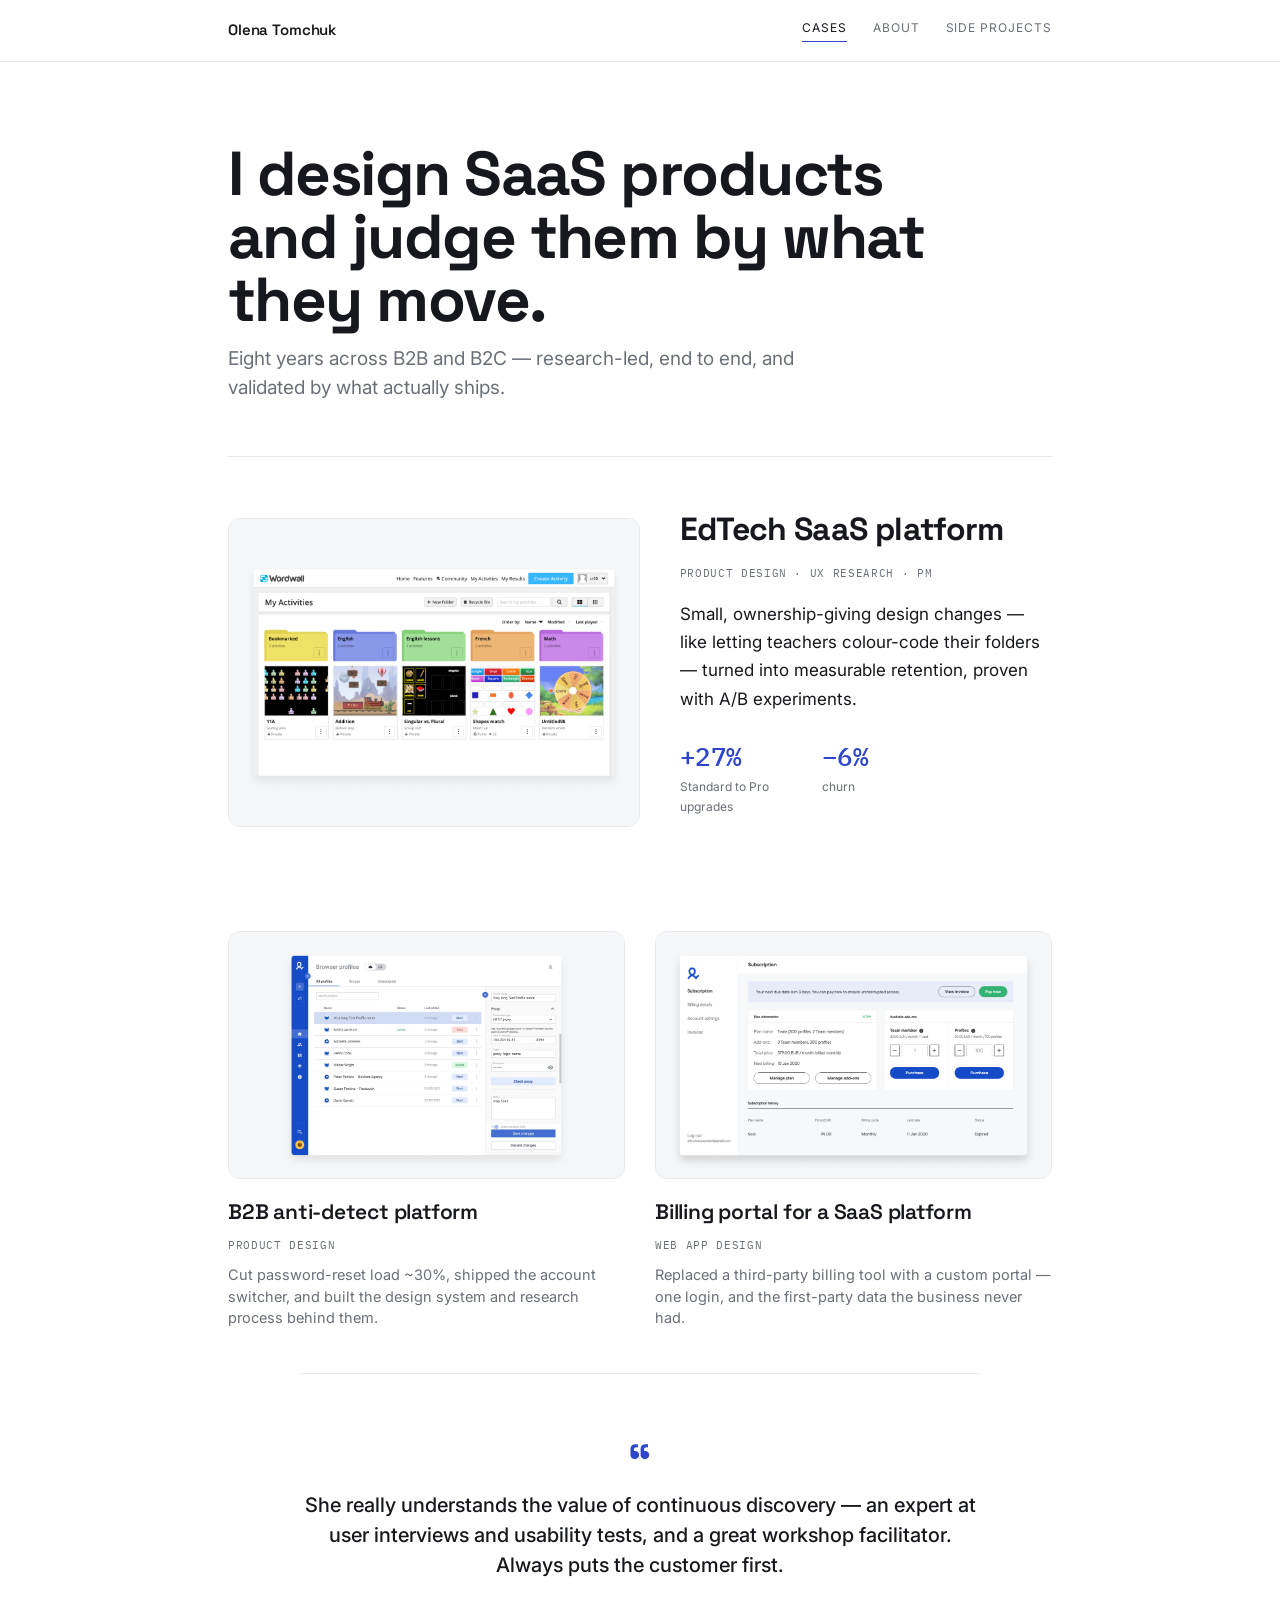
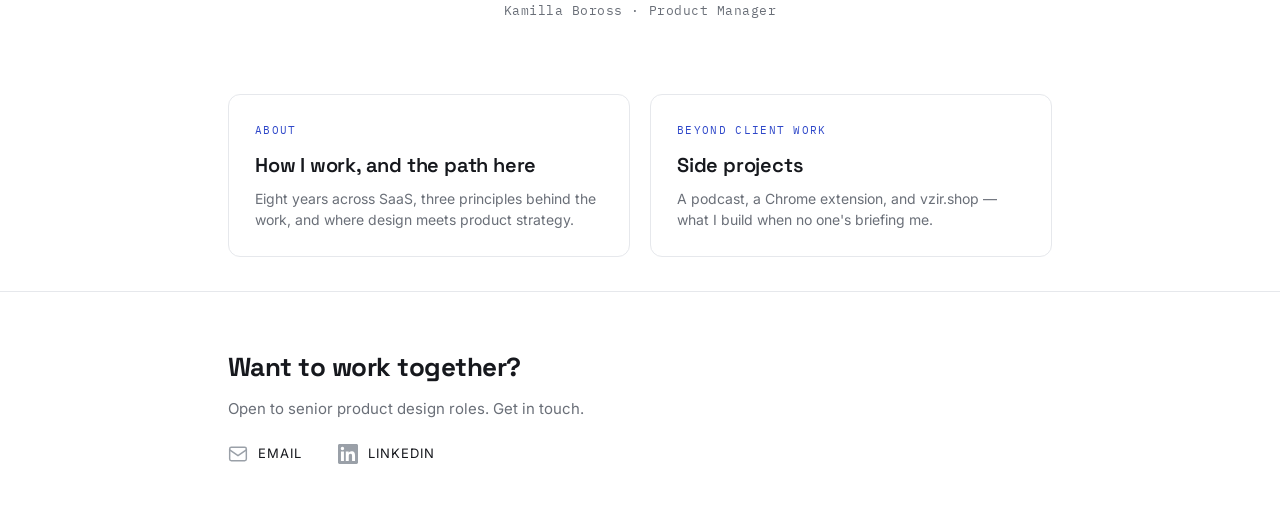
==== index.html @ fddae564 "Add files via upload - added favicon, og image. - fixed mobile view of the About page" ====
<!DOCTYPE html>
<html lang="en">
<head>
<meta charset="UTF-8">
<meta name="viewport" content="width=device-width, initial-scale=1.0">
<title>Olena Tomchuk — Senior Product Designer</title>
<meta name="description" content="Senior Product Designer with 8+ years across B2B and B2C SaaS — research-led, end to end, and judged by what actually ships.">
<link rel="canonical" href="https://olenatomchuk.com/">
<link rel="icon" href="/favicon.svg" type="image/svg+xml">
<meta property="og:type" content="website">
<meta property="og:site_name" content="Olena Tomchuk">
<meta property="og:url" content="https://olenatomchuk.com/">
<meta property="og:title" content="Olena Tomchuk — Senior Product Designer">
<meta property="og:description" content="Senior Product Designer with 8+ years across B2B and B2C SaaS — research-led, end to end, and judged by what actually ships.">
<meta property="og:image" content="https://olenatomchuk.com/images/og-cover.png">
<meta property="og:image:width" content="1200">
<meta property="og:image:height" content="630">
<meta name="twitter:card" content="summary_large_image">
<meta name="twitter:image" content="https://olenatomchuk.com/images/og-cover.png">
<link rel="preconnect" href="https://fonts.googleapis.com">
<link rel="preconnect" href="https://fonts.gstatic.com" crossorigin>
<link href="https://fonts.googleapis.com/css2?family=Space+Grotesk:wght@500;600;700&family=Inter:wght@400;500;600&family=IBM+Plex+Mono:wght@400;500&display=swap" rel="stylesheet">
<link rel="stylesheet" href="styles.css">
</head>
<body class="p-home">

<nav class="nav">
  <div class="nav-in">
    <a class="brand" href="index.html">Olena Tomchuk</a>
    <div class="nav-links">
      <a href="index.html" class="active">Cases</a>
      <a href="about.html">About</a>
      <a href="side-projects.html">Side projects</a>
    </div>
  </div>
</nav>

<main class="wrap">

  <!-- HERO -->
  <section class="hero">
    <h1>I design SaaS products and judge them by what they move.</h1>
    <p class="lede">Eight years across B2B and B2C — research-led, end to end, and validated by what actually ships.</p>
  </section>

  <!-- FEATURED CASE -->
  <a class="featured" href="case-edtech.html" aria-label="Read the EdTech case study">
    <img class="shot" loading="lazy" decoding="async" src="images/edtech-hero.webp" alt="EdTech SaaS platform thumbnail" data-ph="EdTech — featured case thumbnail · 1200×900" onerror="phFail(this)">
    <div>
      <h2>EdTech SaaS platform</h2>
      <div class="tag">Product design · UX research · PM</div>
      <p class="hook">Small, ownership-giving design changes — like letting teachers colour-code their folders — turned into measurable retention, proven with A/B experiments.</p>
      <div class="metrics">
        <div><div class="n">+27%</div><div class="l"> Standard to Pro upgrades</div></div>
        <div><div class="n">−6%</div><div class="l">churn</div></div>
      </div>
    </div>
  </a>

  <!-- SELECTED WORK -->
  <section class="case-grid">
    <a class="case-card" href="case-b2b.html">
      <img class="shot" loading="lazy" decoding="async" src="images/b2b-thumb.webp" alt="B2B anti-detect platform thumbnail" data-ph="B2B anti-detect platform · 16:10" onerror="phFail(this)">
      <h3>B2B anti-detect platform</h3>
      <div class="tag">Product design</div>
      <p class="hook">Cut password-reset load ~30%, shipped the account switcher, and built the design system and research process behind them.</p>
    </a>
    <a class="case-card" href="case-billing.html">
      <img class="shot" loading="lazy" decoding="async" src="images/billing-thumb.webp" alt="Billing portal thumbnail" data-ph="Billing portal · 16:10" onerror="phFail(this)">
      <h3>Billing portal for a SaaS platform</h3>
      <div class="tag">Web app design</div>
      <p class="hook">Replaced a third-party billing tool with a custom portal — one login, and the first-party data the business never had.</p>
    </a>
  </section>

  <!-- TESTIMONIAL -->
  <section class="testimonial">
    <div class="mark">“</div>
    <p>She really understands the value of continuous discovery — an expert at user interviews and usability tests, and a great workshop facilitator. Always puts the customer first.</p>
    <div class="by">Kamilla Boross · Product Manager</div>
  </section>

  <!-- ABOUT + SIDE PROJECTS -->
  <section class="more">
    <a href="about.html">
      <div class="k">About</div>
      <div class="t">How I work, and the path here</div>
      <p>Eight years across SaaS, three principles behind the work, and where design meets product strategy.</p>
    </a>
    <a href="side-projects.html">
      <div class="k">Beyond client work</div>
      <div class="t">Side projects</div>
      <p>A podcast, a Chrome extension, and vzir.shop — what I build when no one's briefing me.</p>
    </a>
  </section>

</main>

<footer id="contact">
  <div class="foot">
    <h3>Want to work together?</h3>
    <p class="sub">Open to senior product design roles. Get in touch.</p>
    <div class="foot-meta">
      <a class="foot-link" href="mailto:olenka.tomchuk@gmail.com">
        <span class="foot-icon" aria-hidden="true"><svg width="20" height="20" viewBox="0 0 24 24" fill="none" stroke="currentColor" stroke-width="1.75" stroke-linecap="round" stroke-linejoin="round"><rect x="2" y="4" width="20" height="16" rx="2"/><path d="m2 7 10 7 10-7"/></svg></span>
        Email
      </a>
      <a class="foot-link" href="https://www.linkedin.com/in/olenatomchuk/">
        <span class="foot-icon" aria-hidden="true"><svg width="20" height="20" viewBox="0 0 24 24" fill="currentColor"><path d="M20.447 20.452h-3.554v-5.569c0-1.328-.027-3.037-1.852-3.037-1.853 0-2.136 1.445-2.136 2.939v5.667H9.351V9h3.414v1.561h.046c.477-.9 1.637-1.85 3.37-1.85 3.601 0 4.267 2.37 4.267 5.455v6.286zM5.337 7.433a2.062 2.062 0 0 1-2.063-2.065 2.064 2.064 0 1 1 2.063 2.065zm1.782 13.019H3.555V9h3.564v11.452zM22.225 0H1.771C.792 0 0 .774 0 1.729v20.542C0 23.227.792 24 1.771 24h20.451C23.2 24 24 23.227 24 22.271V1.729C24 .774 23.2 0 22.222 0h.003z"/></svg></span>
        LinkedIn
      </a>
    </div>
  </div>
</footer>

<script>
function phFail(img){var d=document.createElement("div");d.className="ph";if(img.dataset.style)d.setAttribute("style",img.dataset.style);d.textContent=img.dataset.ph||"";img.replaceWith(d);}
</script>
</body>
</html>
---- styles.css ----
/* =========================================================
   Olena Tomchuk — portfolio
   One shared stylesheet for every page.
   Change a token here once and it updates the whole site.
   ========================================================= */

:root{
  --bg:#ffffff;
  --surface:#f5f6f8;
  --surface-2:#eef0f3;
  --ink:#16181d;
  --muted:#6a6f78;
  --faint:#9aa0a8;
  --border:#e6e8ec;
  --accent:#2e47c9;          /* the single accent — swap this one line to retheme */
  --accent-soft:#eef1fd;
  --maxw:880px;
  --display:'Space Grotesk',sans-serif;
  --body:'Inter',sans-serif;
  --mono:'IBM Plex Mono',monospace;
}

*{box-sizing:border-box;margin:0;padding:0}
html{scroll-behavior:smooth;scroll-padding-top:84px}
body{font-family:var(--body);color:var(--ink);background:var(--bg);line-height:1.65;-webkit-font-smoothing:antialiased}
a{color:inherit}

/* ---- nav ---- */
.nav{position:sticky;top:0;z-index:50;background:rgba(255,255,255,.86);backdrop-filter:blur(8px);border-bottom:1px solid var(--border)}
.nav-in{max-width:var(--maxw);margin:0 auto;padding:18px 28px;display:flex;align-items:center;justify-content:space-between}
.brand{font-family:var(--display);font-weight:600;font-size:15px;letter-spacing:-.01em;text-decoration:none;white-space:nowrap}
.nav-links{display:flex;gap:26px;font-size:12px;letter-spacing:.08em;text-transform:uppercase;color:var(--muted)}
.nav-links a{text-decoration:none;padding-bottom:3px;border-bottom:1px solid transparent;transition:color .15s,border-color .15s}
.nav-links a:hover,.nav-links a.active{color:var(--ink);border-color:var(--accent)}

/* ---- layout ---- */
.wrap{max-width:var(--maxw);margin:0 auto;padding:0 28px}
.eyebrow{font-family:var(--mono);font-size:11px;letter-spacing:.18em;text-transform:uppercase;color:var(--accent);display:flex;align-items:center;gap:9px}
.eyebrow::before{content:"";width:18px;height:1px;background:var(--accent)}

/* ---- hero ---- */
.hero{padding-top:72px;padding-bottom:36px}
.hero h1{font-family:var(--display);font-weight:700;font-size:clamp(34px,6vw,54px);line-height:1.04;letter-spacing:-.025em;margin:20px 0 14px}
.hero .lede,.lede{font-size:19px;color:var(--muted);max-width:620px;line-height:1.5}
.p-about .hero{padding-bottom:14px}
.p-about .hero h1{max-width:16ch;font-size:clamp(32px,5.4vw,50px);line-height:1.06}

/* ---- meta row ---- */
.meta{display:flex;flex-wrap:wrap;gap:30px;margin-top:34px;padding-top:26px;border-top:1px solid var(--border)}
.meta div{display:flex;flex-direction:column;gap:4px}
.meta dt{font-family:var(--mono);font-size:10px;letter-spacing:.12em;text-transform:uppercase;color:var(--faint)}
.meta dd{font-size:14px;font-weight:500}

/* ---- stat chips ---- */
.stats{display:grid;grid-template-columns:repeat(3,1fr);gap:14px;margin-top:34px}
.stat{background:var(--surface);border:1px solid var(--border);border-radius:10px;padding:20px 22px}
.stat .n{font-family:var(--mono);font-weight:500;font-size:30px;color:var(--accent);letter-spacing:-.02em}
.stat .l{font-size:12.5px;color:var(--muted);margin-top:4px}

/* ---- images & placeholders ----
   .ph  = grey placeholder. To drop in a real image, replace the
          <div class="ph">…</div> with  <img class="shot" src="images/your-file.png" alt="…">  */
.ph{background:var(--surface);border:1px solid var(--border);border-radius:12px;width:100%;display:flex;align-items:center;justify-content:center;color:var(--faint);font-family:var(--mono);font-size:12px;letter-spacing:.04em;text-align:center;padding:16px}
.shot{width:100%;display:block;object-fit:cover;border:1px solid var(--border);border-radius:12px}
.hero-fig{margin:46px 0}
.hero-fig .ph{aspect-ratio:16/8}

/* ---- generic prose block ---- */
.block{padding:40px 0;border-top:1px solid var(--border)}
.block h2{font-family:var(--display);font-weight:600;font-size:13px;letter-spacing:.04em;color:var(--muted);text-transform:uppercase;margin-bottom:18px}
.block p{font-size:17px;max-width:62ch}
.block p + p{margin-top:14px}

/* ---- problem + pull-stat (edtech) ---- */
.problem-grid{display:grid;grid-template-columns:1fr 230px;gap:38px;align-items:start}
.problem-grid p{font-size:17px;max-width:54ch}
.pull{background:var(--accent-soft);border-radius:10px;padding:20px}
.pull .q{font-family:var(--display);font-weight:600;font-size:21px;line-height:1.25;color:var(--accent);letter-spacing:-.01em}
.pull .c{font-size:12px;color:var(--muted);margin-top:10px}

/* ---- experiment / feature block ---- */
.exp{padding:42px 0;border-top:1px solid var(--border)}
.p-edtech #exp1{border-top:none;padding-top:8px}
.exp .eyebrow{margin-bottom:14px}
.exp h3{font-family:var(--display);font-weight:600;font-size:25px;letter-spacing:-.02em;margin-bottom:18px}
.exp p{font-size:16px;max-width:62ch}
.exp p + p{margin-top:14px}
.exp-head{display:flex;align-items:center;gap:14px;flex-wrap:wrap;margin-bottom:6px}
.badge{font-family:var(--mono);font-size:10.5px;letter-spacing:.1em;text-transform:uppercase;padding:5px 11px;border-radius:100px;font-weight:500}
.b-ship{background:var(--accent);color:#fff}
.b-iter{background:transparent;color:var(--accent);border:1px solid var(--accent)}
.b-rej{background:transparent;color:var(--muted);border:1px solid var(--border)}
.b-kept{background:var(--surface-2);color:var(--muted)}
.steps{display:grid;gap:16px;margin-bottom:24px}
.step{display:grid;grid-template-columns:108px 1fr;gap:18px;align-items:baseline}
.step .k{font-family:var(--mono);font-size:11px;letter-spacing:.08em;text-transform:uppercase;color:var(--faint);padding-top:2px}
.step .v{font-size:16px;max-width:60ch}

/* ---- before / after toggle (edtech) ---- */
.toggle{display:inline-flex;background:var(--surface);border:1px solid var(--border);border-radius:8px;padding:3px;margin-bottom:14px}
.toggle button{font-family:var(--mono);font-size:11px;letter-spacing:.06em;text-transform:uppercase;border:0;background:transparent;color:var(--muted);padding:7px 16px;border-radius:6px;cursor:pointer;transition:all .15s}
.toggle button[aria-selected="true"]{background:var(--accent);color:#fff}
.panel{display:none}
.panel.on{display:block}
.panel .ph{aspect-ratio:16/7}
.twin{display:grid;grid-template-columns:1fr 1fr;gap:14px;margin-top:22px}
.twin.triple{grid-template-columns:repeat(3,1fr)}
.twin .ph,.twin .shot{aspect-ratio:4/3;margin-top:0}

/* ---- result bar ---- */
.result{display:flex;align-items:center;gap:16px;flex-wrap:wrap;margin-top:22px;padding:16px 20px;background:var(--surface);border:1px solid var(--border);border-left:3px solid var(--accent);border-radius:8px}
.result.neutral{border-left-color:var(--faint)}
.result .tag{font-family:var(--mono);font-size:11px;letter-spacing:.1em;color:var(--faint)}
.result .val{font-family:var(--mono);font-size:14px;font-weight:500}
.result .val b{color:var(--accent)}

/* ---- outcome band ---- */
.band{background:var(--surface);border-radius:14px;padding:46px 40px;margin:48px 0}
.band h2{font-family:var(--display);font-weight:700;font-size:24px;letter-spacing:-.02em;margin-bottom:28px}
.band-grid{display:grid;grid-template-columns:repeat(3,1fr);gap:30px}
.band-grid .n{font-family:var(--mono);font-weight:500;font-size:34px;color:var(--accent);letter-spacing:-.02em}
.band-grid .l{font-size:14px;color:var(--muted);margin-top:6px;max-width:24ch}

/* ---- summary grid (billing) ---- */
.sum-grid{display:grid;grid-template-columns:1fr 1fr;gap:34px}
.sum-grid h4{font-family:var(--mono);font-size:11px;letter-spacing:.12em;text-transform:uppercase;color:var(--accent);margin-bottom:14px}
.sum-grid ul{list-style:none}
.sum-grid li{font-size:15px;padding-left:18px;position:relative;margin-bottom:10px;line-height:1.5}
.sum-grid li::before{content:"";position:absolute;left:0;top:10px;width:6px;height:6px;border-radius:50%;background:var(--accent)}

/* ---- problem/hypothesis framing pair (billing) ---- */
.frame{display:grid;grid-template-columns:1fr 1fr;gap:14px;margin-top:34px}
.frame .card{border:1px solid var(--border);border-radius:10px;padding:22px}
.frame .card.hyp{background:var(--accent-soft);border-color:#d6ddf9}
.frame .lbl{font-family:var(--mono);font-size:10px;letter-spacing:.14em;text-transform:uppercase;color:var(--faint);margin-bottom:10px}
.frame .card.hyp .lbl{color:var(--accent)}
.frame p{font-size:15px;line-height:1.5}

/* ---- numbered process phases (billing) ---- */
.phase{padding:40px 0;border-top:1px solid var(--border)}
.phase .num{font-family:var(--mono);font-size:11px;letter-spacing:.18em;text-transform:uppercase;color:var(--accent);display:flex;align-items:center;gap:9px;margin-bottom:14px}
.phase .num::before{content:"";width:18px;height:1px;background:var(--accent)}
.phase h3{font-family:var(--display);font-weight:600;font-size:25px;letter-spacing:-.02em;margin-bottom:16px}
.phase p{font-size:16px;max-width:62ch}
.phase p + p{margin-top:14px}
.phase .ph,.phase .shot{margin-top:22px}

/* ---- about: intro / portrait / bio ---- */
.intro{display:grid;grid-template-columns:300px 1fr;gap:48px;align-items:start;padding:48px 0;border-top:1px solid var(--border);margin-top:40px}
.portrait{position:sticky;top:104px}
.portrait .ph{aspect-ratio:4/5;color:var(--faint);font-family:var(--mono);font-size:11px;text-align:center;padding:16px}
.portrait img{width:100%;aspect-ratio:4/5;object-fit:cover;border-radius:12px;border:1px solid var(--border);display:block}
.portrait .name{font-family:var(--display);font-weight:600;font-size:17px;margin-top:16px}
.portrait .role{font-size:13px;color:var(--muted);margin-top:3px}
.bio p{font-size:17.5px;line-height:1.6;max-width:60ch}
.bio p + p{margin-top:18px}
.bio .pin{color:var(--ink);font-weight:600}

/* ---- about: how I work ---- */
.principles{padding:44px 0;border-top:1px solid var(--border)}
.principles h2{font-family:var(--display);font-weight:600;font-size:13px;letter-spacing:.04em;color:var(--muted);text-transform:uppercase;margin-bottom:26px}
.p-grid{display:grid;grid-template-columns:repeat(3,1fr);gap:26px}
.p-grid .lbl{font-family:var(--mono);font-size:11px;letter-spacing:.1em;text-transform:uppercase;color:var(--accent);margin-bottom:10px}
.p-grid .t{font-family:var(--display);font-weight:600;font-size:18px;margin-bottom:8px;letter-spacing:-.01em}
.p-grid p{font-size:14.5px;color:var(--muted);line-height:1.55}

/* ---- about: experience table ---- */
.xp{padding:44px 0;border-top:1px solid var(--border)}
.xp h2{font-family:var(--display);font-weight:600;font-size:13px;letter-spacing:.04em;color:var(--muted);text-transform:uppercase;margin-bottom:10px}
.row{display:grid;grid-template-columns:128px 1fr 200px;gap:20px;align-items:baseline;padding:18px 0;border-bottom:1px solid var(--border)}
.row .yr{font-family:var(--mono);font-size:13px;color:var(--muted)}
.row .ttl{font-size:16px;font-weight:600}
.row .co{font-size:14px;color:var(--muted);text-align:right}
.row .co a{color:inherit;text-decoration:none;border-bottom:1px solid transparent;transition:color .15s,border-color .15s}
.row .co a:hover{color:var(--ink);border-color:var(--border)}

/* ---- reflection ---- */
.reflect{padding:40px 0;border-top:1px solid var(--border)}
.reflect h2{font-family:var(--display);font-weight:600;font-size:13px;letter-spacing:.04em;color:var(--muted);text-transform:uppercase;margin-bottom:16px}
.reflect p{font-size:17px;max-width:62ch}
.reflect p + p{margin-top:14px}

/* ---- footer ---- */
.next-nav{padding-top:40px;padding-bottom:40px;border-top:1px solid var(--border)}
footer{border-top:1px solid var(--border);margin-top:30px}
.foot{max-width:var(--maxw);margin:0 auto;padding:54px 28px}
.foot h3{font-family:var(--display);font-weight:700;font-size:26px;letter-spacing:-.02em;margin-bottom:8px}
.foot .sub{color:var(--muted);font-size:15px}
.next .lbl{font-family:var(--mono);font-size:11px;letter-spacing:.1em;text-transform:uppercase;color:var(--faint);display:block;margin-bottom:12px}
.next a.proj{font-family:var(--display);font-weight:600;font-size:30px;letter-spacing:-.02em;text-decoration:none;display:inline-block;transition:color .15s}
.next a.proj:hover{color:var(--accent)}
.foot-meta{display:flex;flex-wrap:wrap;gap:20px 36px;align-items:center;margin-top:22px}
.foot-link{display:inline-flex;align-items:center;gap:10px;font-size:13px;letter-spacing:.08em;text-transform:uppercase;color:var(--ink);text-decoration:none;transition:color .15s}
.foot-link:hover,.foot-link:hover .foot-icon{color:var(--accent)}
.foot-icon{display:flex;flex-shrink:0;color:var(--faint)}
.foot-icon svg{display:block}

:focus-visible{outline:2px solid var(--accent);outline-offset:3px;border-radius:3px}

/* ---- responsive ---- */
@media (max-width:680px){
  .stats,.band-grid,.frame,.sum-grid,.twin,.p-grid{grid-template-columns:1fr}
  .problem-grid{grid-template-columns:1fr;gap:24px}
  .step{grid-template-columns:1fr;gap:4px}
  .intro{grid-template-columns:1fr;gap:30px}
  .portrait{position:static;display:flex;gap:18px;align-items:center}
  .portrait .ph,.portrait img{width:120px;aspect-ratio:4/5}
  .row{grid-template-columns:1fr;gap:4px}
  .row .co{text-align:left}
  .nav-links{gap:18px}
}
@media (max-width:560px){
  .nav-in{flex-direction:column;align-items:flex-start;gap:12px;padding:14px 24px}
  .nav-links{gap:22px}
  .nav-links a{white-space:nowrap}
}
@media (prefers-reduced-motion:reduce){html{scroll-behavior:auto}*{transition:none!important}}

/* =========================================================
   Homepage
   ========================================================= */
.p-home .hero{padding-top:60px;padding-bottom:26px}
.p-home .hero h1{max-width:18ch;font-size:clamp(38px,6.4vw,62px);line-height:1.02}

/* featured case */
.featured{display:grid;grid-template-columns:1.05fr .95fr;gap:40px;align-items:center;padding:46px 0;border-top:1px solid var(--border);margin-top:28px;text-decoration:none;color:inherit}
.featured .ph,.featured .shot{aspect-ratio:4/3;transition:border-color .15s}
.featured:hover .ph,.featured:hover .shot{border-color:var(--accent)}
.featured h2{transition:color .15s}
.featured:hover h2{color:var(--accent)}
.featured h2{font-family:var(--display);font-weight:700;font-size:32px;letter-spacing:-.02em;margin:0 0 8px}
.featured .tag{font-size:11px;color:var(--muted);font-family:var(--mono);letter-spacing:.06em;text-transform:uppercase;margin-bottom:18px}
.featured .hook{font-size:17px;margin-bottom:22px;max-width:46ch}
.metrics{display:flex;gap:30px;margin-bottom:24px}
.metrics .n{font-family:var(--mono);font-weight:500;font-size:26px;color:var(--accent);letter-spacing:-.02em}
.metrics .l{font-size:12px;color:var(--muted);max-width:14ch}
.cta-link{font-family:var(--mono);font-size:12px;letter-spacing:.08em;text-transform:uppercase;color:var(--accent);text-decoration:none;border-bottom:1px solid transparent;transition:border-color .15s}
.cta-link:hover{border-color:var(--accent)}

/* work heading + card grid */
.case-grid{display:grid;grid-template-columns:1fr 1fr;gap:30px;padding:44px 0 8px}
.case-card{text-decoration:none;color:inherit;display:block}
.case-card .ph,.case-card .shot{aspect-ratio:16/10}
.case-card .ph,.case-card .shot{transition:border-color .15s}
.case-card:hover .ph,.case-card:hover .shot{border-color:var(--accent)}
.case-card h3{font-family:var(--display);font-weight:600;font-size:21px;letter-spacing:-.01em;margin:16px 0 6px;transition:color .15s}
.case-card:hover h3{color:var(--accent)}
.case-card .tag{font-family:var(--mono);font-size:11px;letter-spacing:.06em;text-transform:uppercase;color:var(--muted);margin-bottom:10px}
.case-card .hook{font-size:14.5px;color:var(--muted);line-height:1.5}

/* testimonial */
.testimonial{padding:64px 0;border-top:1px solid var(--border);text-align:center;max-width:680px;margin:36px auto 0}
.testimonial .mark{font-family:var(--display);font-weight:700;font-size:46px;color:var(--accent);line-height:1;margin-bottom:6px}
.testimonial p{font-size:20px;line-height:1.5;font-weight:500}
.testimonial .by{font-family:var(--mono);font-size:13px;letter-spacing:.04em;color:var(--muted);margin-top:20px}

/* about + side-projects teaser */
.more{display:grid;grid-template-columns:1fr 1fr;gap:20px;padding:8px 0 4px}
.more a{text-decoration:none;color:inherit;border:1px solid var(--border);border-radius:12px;padding:26px;transition:border-color .15s}
.more a:hover{border-color:var(--accent)}
.more .k{font-family:var(--mono);font-size:11px;letter-spacing:.12em;text-transform:uppercase;color:var(--accent);margin-bottom:10px}
.more .t{font-family:var(--display);font-weight:600;font-size:20px;letter-spacing:-.01em;margin-bottom:6px}
.more p{font-size:14px;color:var(--muted);line-height:1.5}

@media (max-width:680px){
  .featured,.case-grid,.more{grid-template-columns:1fr}
  .featured{gap:24px}
}

/* =========================================================
   Side projects  (single long-scroll page: .p-side)
   ========================================================= */
.p-side .hero{padding-top:60px;padding-bottom:10px}
.p-side .hero h1{max-width:16ch}

/* jump links under the hero */
.jump{display:flex;flex-wrap:wrap;gap:10px;margin-top:22px}
.jump a{font-family:var(--mono);font-size:11px;letter-spacing:.06em;text-transform:uppercase;color:var(--muted);text-decoration:none;border:1px solid var(--border);border-radius:100px;padding:8px 15px;transition:color .15s,border-color .15s}
.jump a:hover{color:var(--accent);border-color:var(--accent)}

/* one project block */
section.proj{padding:56px 0;border-top:1px solid var(--border)}
.proj .eyebrow{margin-bottom:14px}
.proj h2{font-family:var(--display);font-weight:700;font-size:clamp(27px,4.2vw,38px);letter-spacing:-.025em;line-height:1.06;margin-bottom:12px}
.proj .lede{margin-bottom:8px}
.proj .body{margin-top:24px}
.proj .body p{font-size:16.5px;max-width:62ch}
.proj .body p + p{margin-top:14px}
.proj .meta{margin-top:26px}
.proj .meta dd a{color:var(--accent);text-decoration:none;border-bottom:1px solid transparent;transition:border-color .15s}
.proj .meta dd a:hover{border-color:var(--accent)}
.proj .outlinks{display:flex;flex-wrap:wrap;gap:12px 26px;margin-top:26px}

/* generic responsive stat strip (1–4 chips) reusing .stat */
.stat-row{display:grid;grid-template-columns:repeat(auto-fit,minmax(150px,1fr));gap:14px;margin-top:28px}

/* feature list (cycle calendar) */
.feat{display:grid;grid-template-columns:1fr 1fr;gap:14px 30px;margin-top:28px;list-style:none}
.feat li{font-size:15px;line-height:1.5;padding-left:20px;position:relative}
.feat li::before{content:"";position:absolute;left:0;top:9px;width:7px;height:7px;border-radius:2px;background:var(--accent)}
.feat li b{font-weight:600}

/* sub-headings inside a project */
.proj h3{font-family:var(--display);font-weight:600;font-size:13px;letter-spacing:.04em;text-transform:uppercase;color:var(--muted);margin:38px 0 16px}

/* scope: in / out, reusing the frame card pair */
.proj .frame{margin-top:0}

/* single-column feature/risk list */
.feat.one{grid-template-columns:1fr}

/* podcast brand-visual gallery */
.gallery{display:grid;grid-template-columns:repeat(3,1fr);gap:14px;margin-top:28px}
.gallery img,.gallery .ph{width:100%;aspect-ratio:1/1;object-fit:cover;border-radius:12px;border:1px solid var(--border);display:block}

/* note / disclaimer chip */
.note{margin-top:26px;font-family:var(--mono);font-size:12px;color:var(--muted);background:var(--surface);border:1px solid var(--border);border-left:3px solid var(--faint);border-radius:8px;padding:14px 18px}

/* image carousel (vzir) */
.carousel{margin-top:28px}
.carousel-track{display:flex;gap:14px;overflow-x:auto;scroll-snap-type:x mandatory;scroll-behavior:smooth;padding-bottom:10px;-webkit-overflow-scrolling:touch}
.carousel-track::-webkit-scrollbar{height:8px}
.carousel-track::-webkit-scrollbar-track{background:var(--surface);border-radius:100px}
.carousel-track::-webkit-scrollbar-thumb{background:var(--surface-2);border-radius:100px}
.slide{flex:0 0 auto;width:min(76%,400px);scroll-snap-align:center}
.slide img,.slide .ph{width:100%;aspect-ratio:4/5;object-fit:cover;border-radius:12px;border:1px solid var(--border);display:block}

/* landscape carousel (cycle calendar screenshots) */
.carousel.wide .slide{width:min(92%,760px)}
.carousel.wide .slide img,.carousel.wide .slide .ph{aspect-ratio:16/10}

/* mixed-format carousel (podcast brand visuals): uniform height, natural width, nothing cropped */
.carousel.media .carousel-track{align-items:flex-start}
.carousel.media .slide{width:auto;scroll-snap-align:center}
.carousel.media .slide img{height:clamp(280px,44vh,440px);width:auto;aspect-ratio:auto;object-fit:contain}
.carousel.media .slide .ph{height:clamp(280px,44vh,440px);width:280px;aspect-ratio:auto}

/* click any side-project image to open it full-size */
.proj img.shot{cursor:zoom-in}
.lightbox{position:fixed;inset:0;background:rgba(12,14,18,.93);display:none;align-items:center;justify-content:center;padding:24px;z-index:100;cursor:zoom-out}
.lightbox.open{display:flex}
.lightbox img{max-width:96vw;max-height:92vh;border-radius:8px;box-shadow:0 16px 60px rgba(0,0,0,.55)}
.lightbox-close{position:absolute;top:16px;right:20px;width:42px;height:42px;border-radius:50%;border:1px solid rgba(255,255,255,.3);background:rgba(0,0,0,.3);color:#fff;cursor:pointer;display:flex;align-items:center;justify-content:center;transition:background .15s}
.lightbox-close:hover{background:rgba(255,255,255,.15)}
.carousel-foot{display:flex;align-items:center;justify-content:space-between;gap:16px;margin-top:14px}
.carousel-hint{font-family:var(--mono);font-size:11px;letter-spacing:.04em;color:var(--faint)}
.carousel-nav{display:flex;gap:10px}
.carousel-nav button{width:42px;height:42px;border-radius:50%;border:1px solid var(--border);background:var(--bg);color:var(--ink);cursor:pointer;display:flex;align-items:center;justify-content:center;transition:color .15s,border-color .15s}
.carousel-nav button:hover{color:var(--accent);border-color:var(--accent)}
.carousel-nav button:disabled{opacity:.35;cursor:default}
.carousel-nav svg{display:block}

@media (max-width:680px){
  .feat{grid-template-columns:1fr}
  .gallery{grid-template-columns:1fr}
  .slide{width:84%}
}
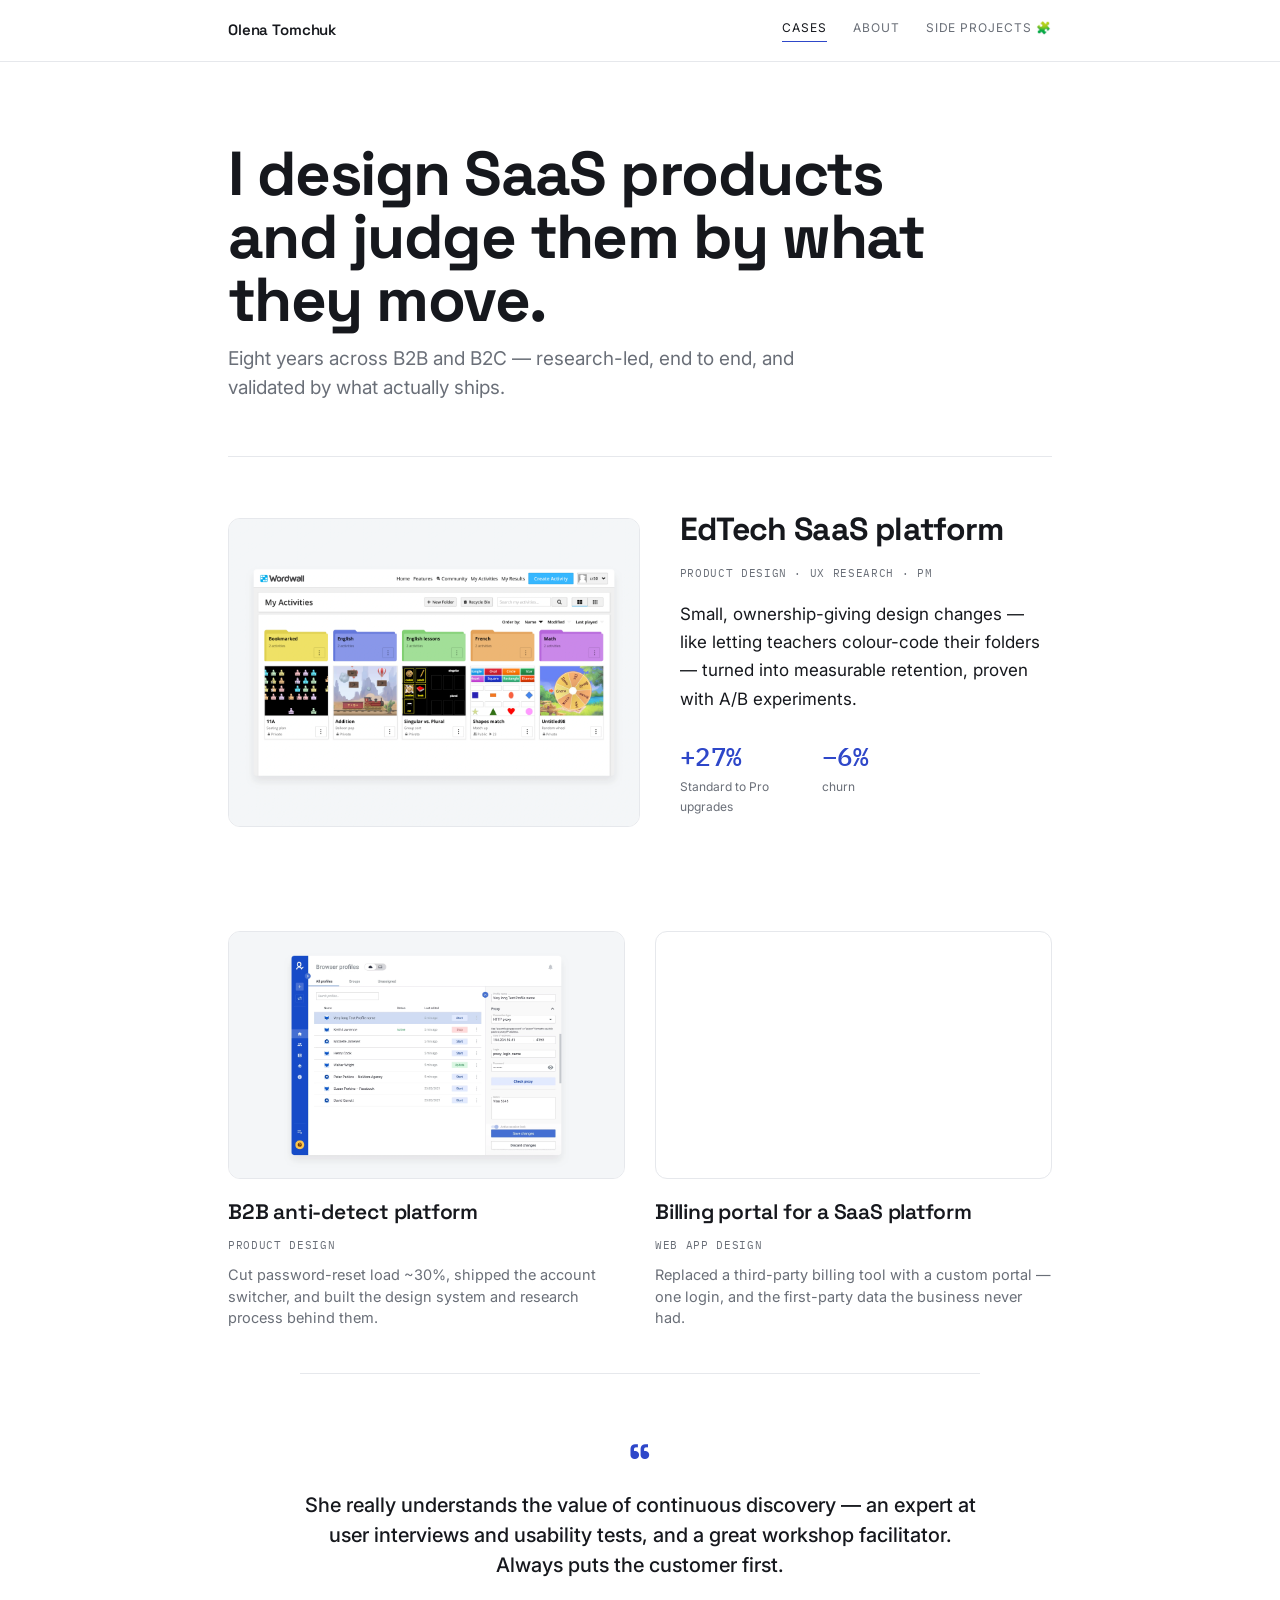
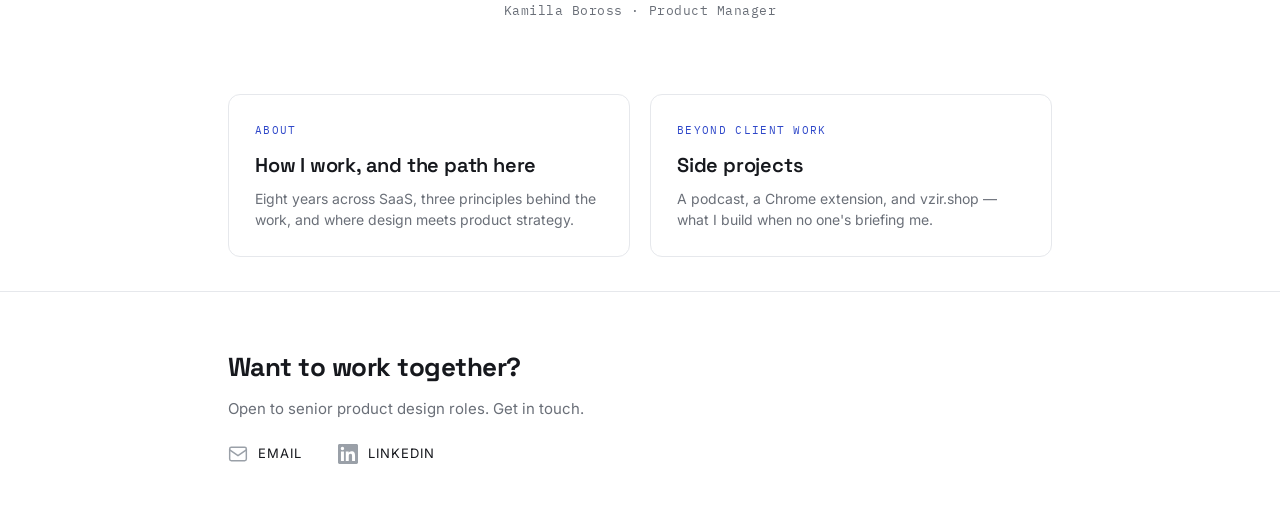
==== commit 24202137: "Add files via upload - Added animation - Puzzle sign to highlight Side projects page" ====
--- a/index.html
+++ b/index.html
@@ -21,6 +21,8 @@
 <link rel="preconnect" href="https://fonts.gstatic.com" crossorigin>
 <link href="https://fonts.googleapis.com/css2?family=Space+Grotesk:wght@500;600;700&family=Inter:wght@400;500;600&family=IBM+Plex+Mono:wght@400;500&display=swap" rel="stylesheet">
 <link rel="stylesheet" href="styles.css">
+<script>if(!matchMedia('(prefers-reduced-motion: reduce)').matches)document.documentElement.classList.add('js-anim');</script>
+<script src="app.js" defer></script>
 </head>
 <body class="p-home">
 
@@ -30,7 +32,7 @@
     <div class="nav-links">
       <a href="index.html" class="active">Cases</a>
       <a href="about.html">About</a>
-      <a href="side-projects.html">Side projects</a>
+      <a href="side-projects.html">Side projects 🧩</a>
     </div>
   </div>
 </nav>
@@ -116,5 +118,7 @@
 <script>
 function phFail(img){var d=document.createElement("div");d.className="ph";if(img.dataset.style)d.setAttribute("style",img.dataset.style);d.textContent=img.dataset.ph||"";img.replaceWith(d);}
 </script>
+
+<!-- Cloudflare Web Analytics --><script defer src='https://static.cloudflareinsights.com/beacon.min.js' data-cf-beacon='{"token": "1c9850e645a947d5b9592e34150a630b"}'></script><!-- End Cloudflare Web Analytics -->
 </body>
 </html>
--- a/styles.css
+++ b/styles.css
@@ -26,7 +26,8 @@
 a{color:inherit}
 
 /* ---- nav ---- */
-.nav{position:sticky;top:0;z-index:50;background:rgba(255,255,255,.86);backdrop-filter:blur(8px);border-bottom:1px solid var(--border)}
+.nav{position:sticky;top:0;z-index:50;background:rgba(255,255,255,.86);backdrop-filter:blur(8px);border-bottom:1px solid var(--border);transition:box-shadow .2s ease}
+.nav.scrolled{box-shadow:0 4px 20px rgba(16,18,29,.06)}
 .nav-in{max-width:var(--maxw);margin:0 auto;padding:18px 28px;display:flex;align-items:center;justify-content:space-between}
 .brand{font-family:var(--display);font-weight:600;font-size:15px;letter-spacing:-.01em;text-decoration:none;white-space:nowrap}
 .nav-links{display:flex;gap:26px;font-size:12px;letter-spacing:.08em;text-transform:uppercase;color:var(--muted)}
@@ -205,6 +206,7 @@
   .intro{grid-template-columns:1fr;gap:30px}
   .portrait{position:static;display:flex;gap:18px;align-items:center}
   .portrait .ph,.portrait img{width:120px;aspect-ratio:4/5}
+  .portrait .who .name{margin-top:0}
   .row{grid-template-columns:1fr;gap:4px}
   .row .co{text-align:left}
   .nav-links{gap:18px}
@@ -337,9 +339,10 @@
 
 /* click any side-project image to open it full-size */
 .proj img.shot{cursor:zoom-in}
-.lightbox{position:fixed;inset:0;background:rgba(12,14,18,.93);display:none;align-items:center;justify-content:center;padding:24px;z-index:100;cursor:zoom-out}
-.lightbox.open{display:flex}
-.lightbox img{max-width:96vw;max-height:92vh;border-radius:8px;box-shadow:0 16px 60px rgba(0,0,0,.55)}
+.lightbox{position:fixed;inset:0;background:rgba(12,14,18,.93);display:flex;align-items:center;justify-content:center;padding:24px;z-index:100;cursor:zoom-out;opacity:0;visibility:hidden;transition:opacity .16s ease,visibility .16s ease}
+.lightbox.open{opacity:1;visibility:visible}
+.lightbox img{max-width:96vw;max-height:92vh;border-radius:8px;box-shadow:0 16px 60px rgba(0,0,0,.55);transform:scale(.96);transition:transform .16s ease}
+.lightbox.open img{transform:none}
 .lightbox-close{position:absolute;top:16px;right:20px;width:42px;height:42px;border-radius:50%;border:1px solid rgba(255,255,255,.3);background:rgba(0,0,0,.3);color:#fff;cursor:pointer;display:flex;align-items:center;justify-content:center;transition:background .15s}
 .lightbox-close:hover{background:rgba(255,255,255,.15)}
 .carousel-foot{display:flex;align-items:center;justify-content:space-between;gap:16px;margin-top:14px}
@@ -355,3 +358,13 @@
   .gallery{grid-template-columns:1fr}
   .slide{width:84%}
 }
+
+/* =========================================================
+   Scroll-reveal  (only active when .js-anim is on <html>,
+   which app.js adds *only* when reduced-motion is not set)
+   ========================================================= */
+.js-anim :is(.hero h1,.hero .lede,.hero .meta,.hero .stats,.featured,.case-card,
+  .more>a,.testimonial,.block,.exp,.phase,.band,.reflect,.proj,.hero-fig,
+  .next-nav,.intro,.principles,.xp){
+  opacity:0;transform:translateY(14px);transition:opacity .55s ease,transform .55s ease}
+.js-anim .is-in{opacity:1!important;transform:none!important}
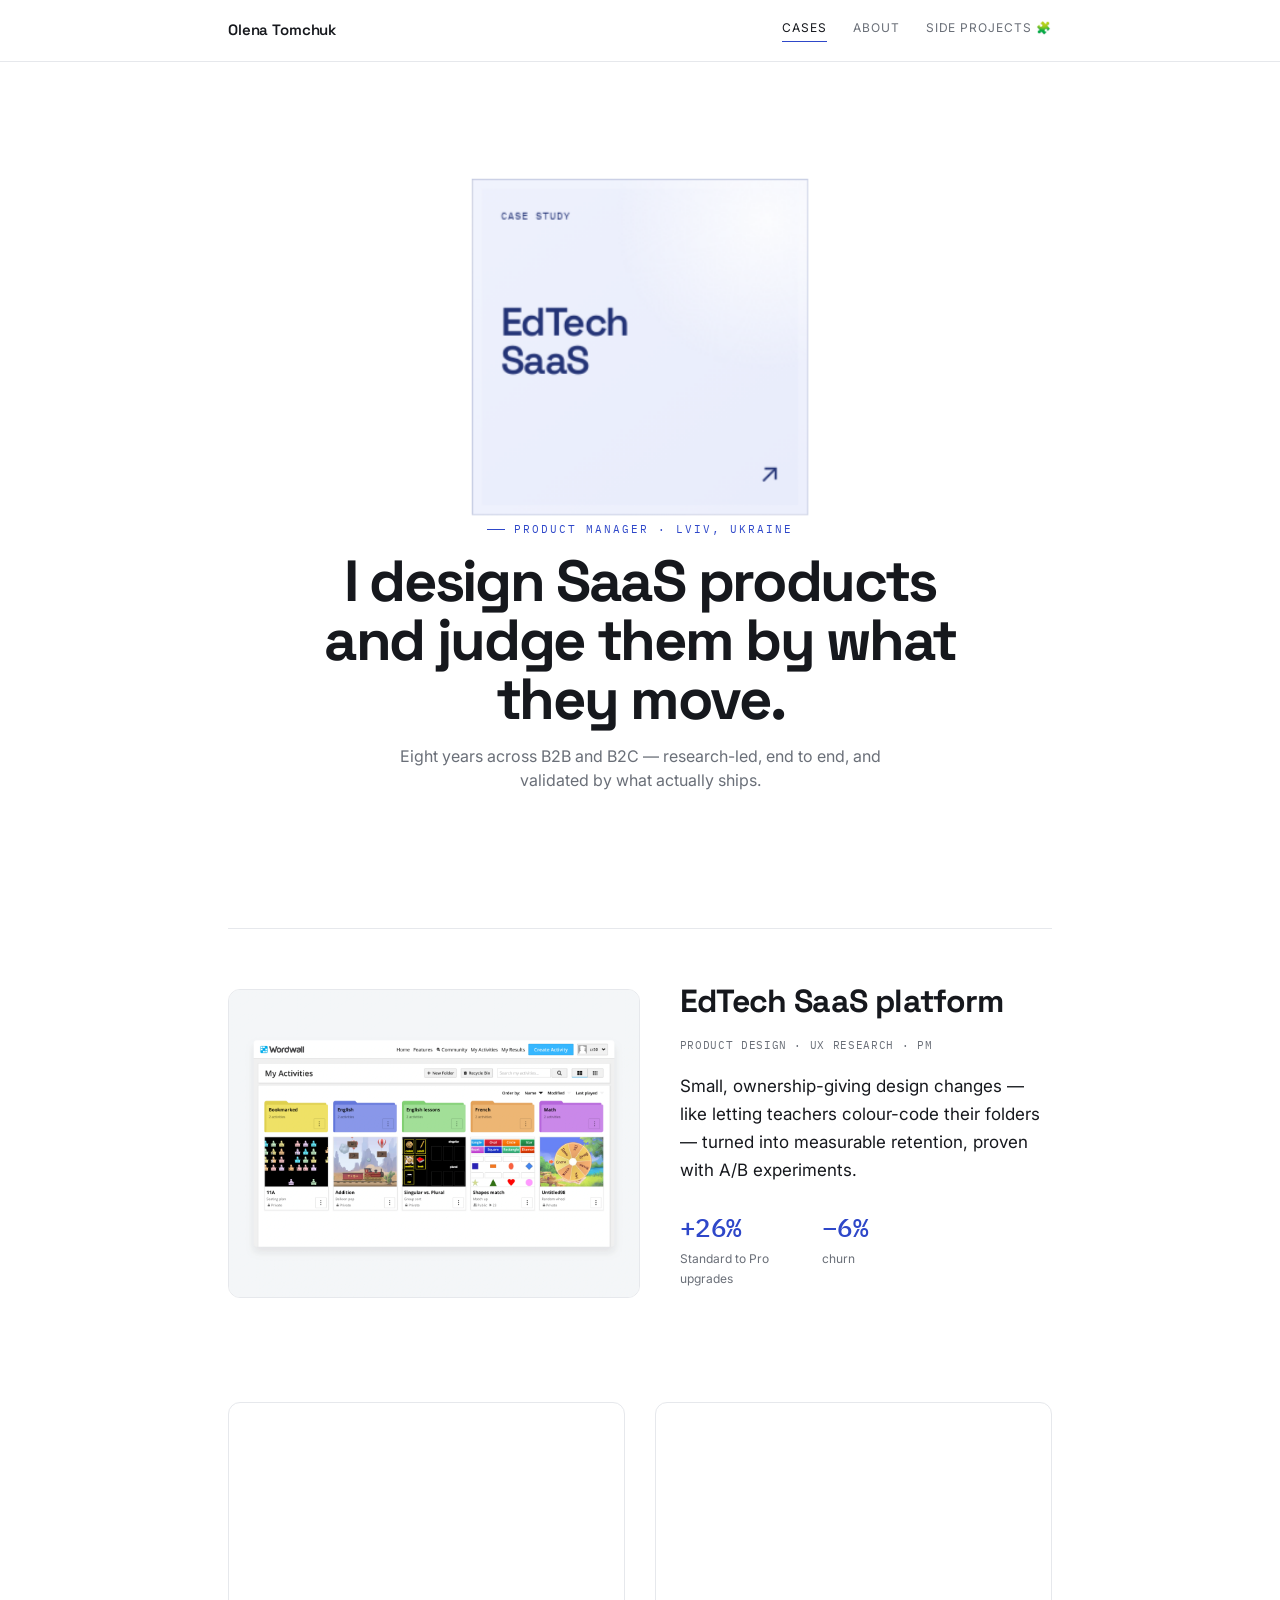
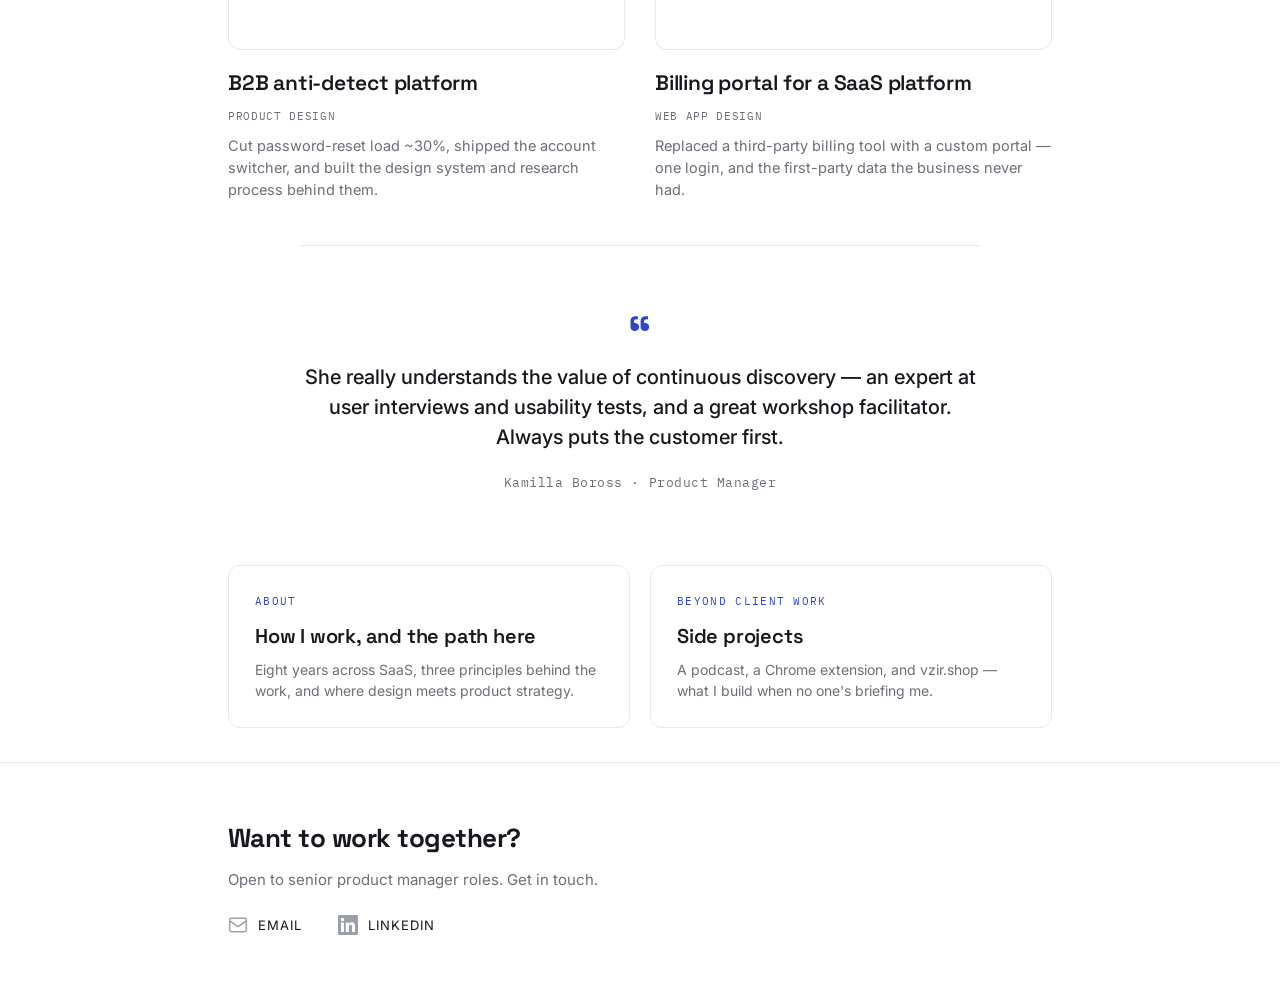
==== commit a01bc55a: "manager updates, added cube" ====
--- a/index.html
+++ b/index.html
@@ -3,14 +3,14 @@
 <head>
 <meta charset="UTF-8">
 <meta name="viewport" content="width=device-width, initial-scale=1.0">
-<title>Olena Tomchuk — Senior Product Designer</title>
-<meta name="description" content="Senior Product Designer with 8+ years across B2B and B2C SaaS — research-led, end to end, and judged by what actually ships.">
+<title>Olena Tomchuk — Product Manager</title>
+<meta name="description" content="Product Manager with design background and 5+ years across B2B and B2C SaaS — research-led, end to end, and judged by what actually ships.">
 <link rel="canonical" href="https://olenatomchuk.com/">
 <link rel="icon" href="/favicon.svg" type="image/svg+xml">
 <meta property="og:type" content="website">
 <meta property="og:site_name" content="Olena Tomchuk">
 <meta property="og:url" content="https://olenatomchuk.com/">
-<meta property="og:title" content="Olena Tomchuk — Senior Product Designer">
+<meta property="og:title" content="Olena Tomchuk — Product Manager">
 <meta property="og:description" content="Senior Product Designer with 8+ years across B2B and B2C SaaS — research-led, end to end, and judged by what actually ships.">
 <meta property="og:image" content="https://olenatomchuk.com/images/og-cover.png">
 <meta property="og:image:width" content="1200">
@@ -39,13 +39,52 @@
 
 <main class="wrap">
 
-  <!-- HERO -->
-  <section class="hero">
-    <h1>I design SaaS products and judge them by what they move.</h1>
-    <p class="lede">Eight years across B2B and B2C — research-led, end to end, and validated by what actually ships.</p>
+  <section class="home-stage">
+    <div class="cube-stage">
+      <div class="cube-scene">
+        <div class="cube">
+          <a class="cube-face cube-front" href="case-edtech.html">
+            <span class="cube-kicker">Case study</span>
+            <span class="cube-title">EdTech<br>SaaS</span>
+            <span class="cube-arrow" aria-hidden="true">↗</span>
+          </a>
+          <a class="cube-face cube-right" href="case-b2b.html">
+            <span class="cube-kicker">Case study</span>
+            <span class="cube-title">B2B<br>platform</span>
+            <span class="cube-arrow" aria-hidden="true">↗</span>
+          </a>
+          <a class="cube-face cube-back" href="case-billing.html">
+            <span class="cube-kicker">Case study</span>
+            <span class="cube-title">Billing<br>portal</span>
+            <span class="cube-arrow" aria-hidden="true">↗</span>
+          </a>
+          <a class="cube-face cube-left" href="about.html">
+            <span class="cube-kicker">A little about me</span>
+            <span class="cube-title">Meet<br>Olena</span>
+            <span class="cube-arrow" aria-hidden="true">↗</span>
+          </a>
+          <a class="cube-face cube-top" href="side-projects.html">
+            <span class="cube-kicker">Beyond client work</span>
+            <span class="cube-title">Side<br>projects</span>
+            <span class="cube-arrow" aria-hidden="true">↗</span>
+          </a>
+          <a class="cube-face cube-bottom" href="https://www.linkedin.com/in/olenatomchuk/">
+            <span class="cube-kicker">Say hello</span>
+            <span class="cube-title">Get in<br>touch</span>
+            <span class="cube-arrow" aria-hidden="true">↗</span>
+          </a>
+        </div>
+      </div>
+    </div>
+
+    <div class="stage-copy">
+      <p class="eyebrow">Product manager · Lviv, Ukraine</p>
+      <h1>I design SaaS products and judge them by what they move.</h1>
+      <p class="lede">Eight years across B2B and B2C — research-led, end to end, and validated by what actually ships.</p>
+    </div>
   </section>
 
-  <!-- FEATURED CASE -->
+
   <a class="featured" href="case-edtech.html" aria-label="Read the EdTech case study">
     <img class="shot" loading="lazy" decoding="async" src="images/edtech-hero.webp" alt="EdTech SaaS platform thumbnail" data-ph="EdTech — featured case thumbnail · 1200×900" onerror="phFail(this)">
     <div>
@@ -101,7 +140,7 @@
 <footer id="contact">
   <div class="foot">
     <h3>Want to work together?</h3>
-    <p class="sub">Open to senior product design roles. Get in touch.</p>
+    <p class="sub">Open to senior product manager roles. Get in touch.</p>
     <div class="foot-meta">
       <a class="foot-link" href="mailto:olenka.tomchuk@gmail.com">
         <span class="foot-icon" aria-hidden="true"><svg width="20" height="20" viewBox="0 0 24 24" fill="none" stroke="currentColor" stroke-width="1.75" stroke-linecap="round" stroke-linejoin="round"><rect x="2" y="4" width="20" height="16" rx="2"/><path d="m2 7 10 7 10-7"/></svg></span>
--- a/styles.css
+++ b/styles.css
@@ -221,8 +221,35 @@
 /* =========================================================
    Homepage
    ========================================================= */
-.p-home .hero{padding-top:60px;padding-bottom:26px}
-.p-home .hero h1{max-width:18ch;font-size:clamp(38px,6.4vw,62px);line-height:1.02}
+.home-stage{min-height:calc(100svh - 62px);display:flex;flex-direction:column;align-items:center;justify-content:center;gap:0;padding:24px 0 42px}
+.stage-copy{text-align:center;margin-top:-22px}
+.stage-copy .eyebrow{justify-content:center;margin-bottom:14px}
+.stage-copy h1{font-family:var(--display);font-weight:700;font-size:clamp(38px,5.4vw,58px);line-height:1.02;letter-spacing:-.04em;max-width:18ch;margin:0 auto 14px}
+.stage-copy .lede{font-size:16px;max-width:54ch;margin:0 auto}
+.cube-stage{position:relative;display:flex;flex-direction:column;align-items:center;justify-content:center;min-width:0}
+.cube-stage::before{content:"";position:absolute;width:75%;aspect-ratio:1;border-radius:50%;background:radial-gradient(circle,rgba(46,71,201,.09),rgba(46,71,201,0) 68%);pointer-events:none}
+.cube-scene{--cube-size:290px;position:relative;z-index:1;width:100%;height:390px;display:grid;place-items:center;perspective:1050px}
+.cube{position:relative;width:var(--cube-size);height:var(--cube-size);transform-style:preserve-3d;animation:cube-turn 36s linear infinite;will-change:transform}
+.cube-face{--face-color:#eef1fd;--face-ink:#243477;position:absolute;inset:0;display:flex;flex-direction:column;justify-content:space-between;overflow:hidden;padding:24px;color:var(--face-ink);text-decoration:none;border:1px solid rgba(37,52,111,.18);background:radial-gradient(circle at 88% 12%,rgba(255,255,255,.82),transparent 36%),linear-gradient(145deg,var(--face-color),color-mix(in srgb,var(--face-color),#dce2f8 32%));box-shadow:inset 0 0 0 8px rgba(255,255,255,.16);backface-visibility:hidden;transition:filter .2s ease}
+.cube-face:hover{filter:brightness(1.06)}
+.cube-face:focus-visible{outline:3px solid var(--accent);outline-offset:-8px}
+.cube-kicker{font-family:var(--mono);font-size:9px;letter-spacing:.11em;text-transform:uppercase;line-height:1.5;max-width:18ch}
+.cube-title{font-family:var(--display);font-size:clamp(25px,3vw,34px);line-height:.98;font-weight:600;letter-spacing:-.045em}
+.cube-arrow{align-self:flex-end;font-size:23px;line-height:1}
+.cube-front{transform:translateZ(calc(var(--cube-size) / 2))}
+.cube-right{--face-color:#dfe8ff;--face-ink:#283c81;transform:rotateY(90deg) translateZ(calc(var(--cube-size) / 2))}
+.cube-back{--face-color:#e8edf5;--face-ink:#34465e;transform:rotateY(180deg) translateZ(calc(var(--cube-size) / 2))}
+.cube-left{--face-color:#e4f0ee;--face-ink:#285750;transform:rotateY(-90deg) translateZ(calc(var(--cube-size) / 2))}
+.cube-top{--face-color:#f1e8dc;--face-ink:#704a2b;transform:rotateX(90deg) translateZ(calc(var(--cube-size) / 2))}
+.cube-bottom{--face-color:#e7e9f2;--face-ink:#40465f;transform:rotateX(-90deg) translateZ(calc(var(--cube-size) / 2))}
+.cube-hint{position:relative;z-index:1;margin-top:8px;font-family:var(--mono);font-size:10px;letter-spacing:.07em;color:var(--muted);text-align:center}
+.cube-hint span{color:var(--accent);font-size:14px;vertical-align:-1px;margin-right:5px}
+.home-work-heading{display:flex;align-items:baseline;justify-content:space-between;gap:20px;padding:24px 0 0;border-top:1px solid var(--border)}
+.home-work-heading p:last-child{font-size:13px;color:var(--muted)}
+@keyframes cube-turn{
+  from{transform:rotateX(-20deg) rotateY(-28deg) rotateZ(-5deg)}
+  to{transform:rotateX(340deg) rotateY(332deg) rotateZ(355deg)}
+}
 
 /* featured case */
 .featured{display:grid;grid-template-columns:1.05fr .95fr;gap:40px;align-items:center;padding:46px 0;border-top:1px solid var(--border);margin-top:28px;text-decoration:none;color:inherit}
@@ -265,8 +292,20 @@
 .more p{font-size:14px;color:var(--muted);line-height:1.5}
 
 @media (max-width:680px){
+  .home-stage{min-height:0;padding:18px 0 48px}
+  .stage-copy{margin-top:-18px}
+  .stage-copy h1{max-width:13ch;font-size:clamp(38px,10vw,54px)}
+  .stage-copy .lede{margin:0 auto}
+  .cube-scene{--cube-size:min(50vw,250px);height:calc(var(--cube-size) + 148px);perspective:900px}
+  .cube-face{padding:20px}
+  .cube-title{font-size:clamp(24px,7vw,32px)}
+  .home-work-heading{align-items:flex-start;flex-direction:column;gap:5px}
   .featured,.case-grid,.more{grid-template-columns:1fr}
   .featured{gap:24px}
+}
+
+@media (prefers-reduced-motion:reduce){
+  .cube{animation:none;transform:rotateX(-20deg) rotateY(-28deg) rotateZ(-5deg);will-change:auto}
 }
 
 /* =========================================================
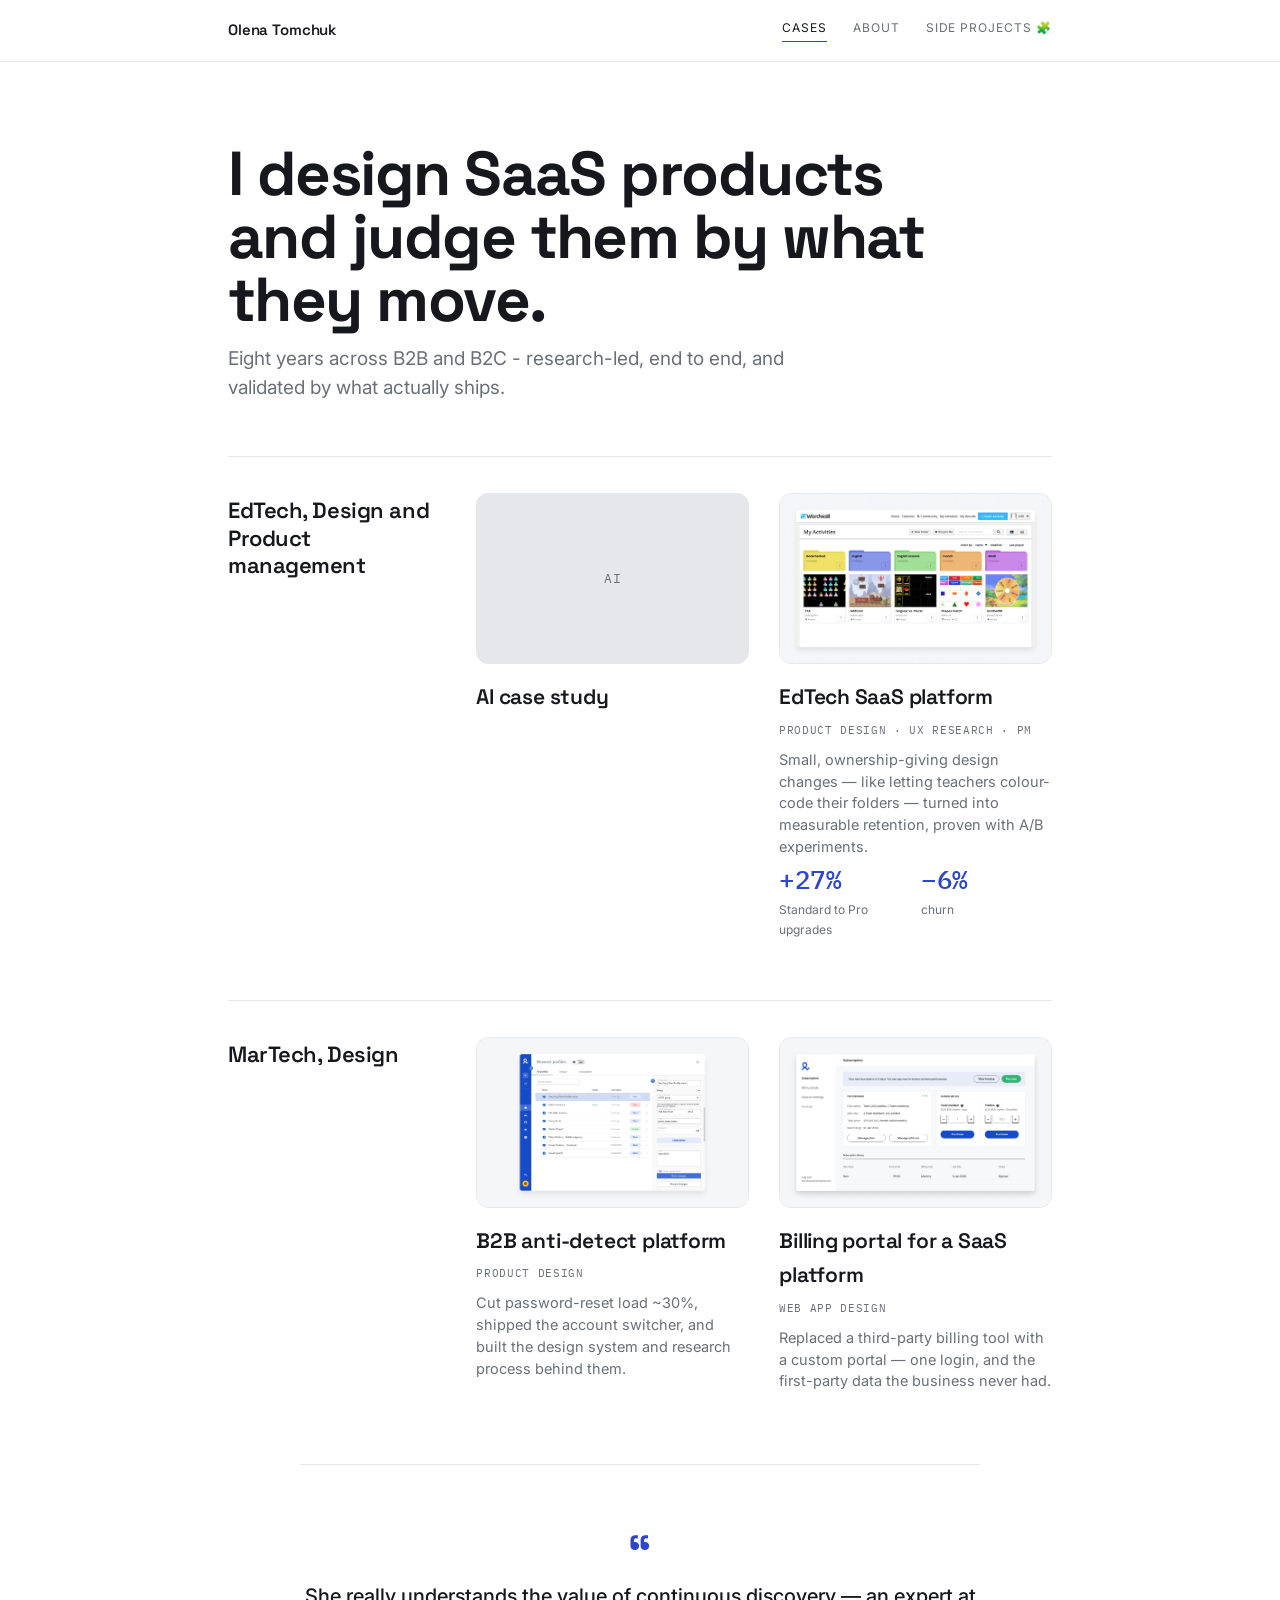
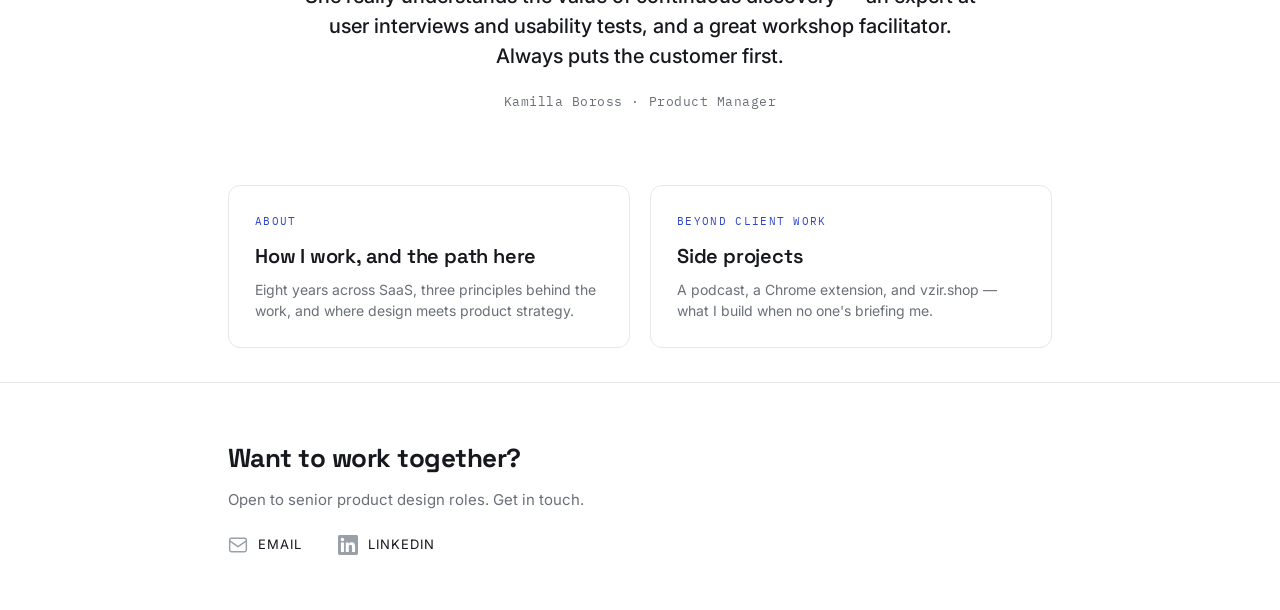
==== commit e7defd45: "adding case-ai page and images, work in progress in updating home page to include case-ai link and i" ====
--- a/index.html
+++ b/index.html
@@ -3,14 +3,14 @@
 <head>
 <meta charset="UTF-8">
 <meta name="viewport" content="width=device-width, initial-scale=1.0">
-<title>Olena Tomchuk — Product Manager</title>
-<meta name="description" content="Product Manager with design background and 5+ years across B2B and B2C SaaS — research-led, end to end, and judged by what actually ships.">
+<title>Olena Tomchuk — Senior Product Designer</title>
+<meta name="description" content="Senior Product Designer with 8+ years across B2B and B2C SaaS — research-led, end to end, and judged by what actually ships.">
 <link rel="canonical" href="https://olenatomchuk.com/">
 <link rel="icon" href="/favicon.svg" type="image/svg+xml">
 <meta property="og:type" content="website">
 <meta property="og:site_name" content="Olena Tomchuk">
 <meta property="og:url" content="https://olenatomchuk.com/">
-<meta property="og:title" content="Olena Tomchuk — Product Manager">
+<meta property="og:title" content="Olena Tomchuk — Senior Product Designer">
 <meta property="og:description" content="Senior Product Designer with 8+ years across B2B and B2C SaaS — research-led, end to end, and judged by what actually ships.">
 <meta property="og:image" content="https://olenatomchuk.com/images/og-cover.png">
 <meta property="og:image:width" content="1200">
@@ -39,79 +39,46 @@
 
 <main class="wrap">
 
-  <section class="home-stage">
-    <div class="cube-stage">
-      <div class="cube-scene">
-        <div class="cube">
-          <a class="cube-face cube-front" href="case-edtech.html">
-            <span class="cube-kicker">Case study</span>
-            <span class="cube-title">EdTech<br>SaaS</span>
-            <span class="cube-arrow" aria-hidden="true">↗</span>
-          </a>
-          <a class="cube-face cube-right" href="case-b2b.html">
-            <span class="cube-kicker">Case study</span>
-            <span class="cube-title">B2B<br>platform</span>
-            <span class="cube-arrow" aria-hidden="true">↗</span>
-          </a>
-          <a class="cube-face cube-back" href="case-billing.html">
-            <span class="cube-kicker">Case study</span>
-            <span class="cube-title">Billing<br>portal</span>
-            <span class="cube-arrow" aria-hidden="true">↗</span>
-          </a>
-          <a class="cube-face cube-left" href="about.html">
-            <span class="cube-kicker">A little about me</span>
-            <span class="cube-title">Meet<br>Olena</span>
-            <span class="cube-arrow" aria-hidden="true">↗</span>
-          </a>
-          <a class="cube-face cube-top" href="side-projects.html">
-            <span class="cube-kicker">Beyond client work</span>
-            <span class="cube-title">Side<br>projects</span>
-            <span class="cube-arrow" aria-hidden="true">↗</span>
-          </a>
-          <a class="cube-face cube-bottom" href="https://www.linkedin.com/in/olenatomchuk/">
-            <span class="cube-kicker">Say hello</span>
-            <span class="cube-title">Get in<br>touch</span>
-            <span class="cube-arrow" aria-hidden="true">↗</span>
-          </a>
-        </div>
-      </div>
-    </div>
-
-    <div class="stage-copy">
-      <p class="eyebrow">Product manager · Lviv, Ukraine</p>
-      <h1>I design SaaS products and judge them by what they move.</h1>
-      <p class="lede">Eight years across B2B and B2C — research-led, end to end, and validated by what actually ships.</p>
-    </div>
+  <!-- HERO -->
+  <section class="hero">
+    <h1>I design SaaS products and judge them by what they move.</h1>
+    <p class="lede">Eight years across B2B and B2C - research-led, end to end, and validated by what actually ships.</p>
   </section>
 
-
-  <a class="featured" href="case-edtech.html" aria-label="Read the EdTech case study">
-    <img class="shot" loading="lazy" decoding="async" src="images/edtech-hero.webp" alt="EdTech SaaS platform thumbnail" data-ph="EdTech — featured case thumbnail · 1200×900" onerror="phFail(this)">
-    <div>
-      <h2>EdTech SaaS platform</h2>
-      <div class="tag">Product design · UX research · PM</div>
-      <p class="hook">Small, ownership-giving design changes — like letting teachers colour-code their folders — turned into measurable retention, proven with A/B experiments.</p>
-      <div class="metrics">
-        <div><div class="n">+27%</div><div class="l"> Standard to Pro upgrades</div></div>
-        <div><div class="n">−6%</div><div class="l">churn</div></div>
-      </div>
+  <!-- CASE STUDIES -->
+  <section class="case-matrix" aria-label="Case studies">
+    <div class="case-row">
+      <h2 class="case-category">EdTech, Design and Product management</h2>
+      <a class="case-card" href="case-ai.html">
+        <div class="ai-placeholder" aria-hidden="true">AI</div>
+        <h3>AI case study</h3>
+      </a>
+      <a class="case-card" href="https://olenatomchuk.com/case-edtech.html">
+        <img class="shot" loading="lazy" decoding="async" src="images/edtech-hero.webp" alt="EdTech SaaS platform thumbnail" data-ph="EdTech — featured case thumbnail · 1200×900" onerror="phFail(this)">
+        <h3>EdTech SaaS platform</h3>
+        <div class="tag">Product design · UX research · PM</div>
+        <p class="hook">Small, ownership-giving design changes — like letting teachers colour-code their folders — turned into measurable retention, proven with A/B experiments.</p>
+        <div class="metrics">
+          <div><div class="n">+27%</div><div class="l"> Standard to Pro upgrades</div></div>
+          <div><div class="n">−6%</div><div class="l">churn</div></div>
+        </div>
+      </a>
     </div>
-  </a>
-
-  <!-- SELECTED WORK -->
-  <section class="case-grid">
-    <a class="case-card" href="case-b2b.html">
-      <img class="shot" loading="lazy" decoding="async" src="images/b2b-thumb.webp" alt="B2B anti-detect platform thumbnail" data-ph="B2B anti-detect platform · 16:10" onerror="phFail(this)">
-      <h3>B2B anti-detect platform</h3>
-      <div class="tag">Product design</div>
-      <p class="hook">Cut password-reset load ~30%, shipped the account switcher, and built the design system and research process behind them.</p>
-    </a>
-    <a class="case-card" href="case-billing.html">
-      <img class="shot" loading="lazy" decoding="async" src="images/billing-thumb.webp" alt="Billing portal thumbnail" data-ph="Billing portal · 16:10" onerror="phFail(this)">
-      <h3>Billing portal for a SaaS platform</h3>
-      <div class="tag">Web app design</div>
-      <p class="hook">Replaced a third-party billing tool with a custom portal — one login, and the first-party data the business never had.</p>
-    </a>
+    <div class="case-row">
+      <h2 class="case-category">MarTech, Design</h2>
+      <a class="case-card" href="case-b2b.html">
+        <img class="shot" loading="lazy" decoding="async" src="images/b2b-thumb.webp" alt="B2B anti-detect platform thumbnail" data-ph="B2B anti-detect platform · 16:10" onerror="phFail(this)">
+        <h3>B2B anti-detect platform</h3>
+        <div class="tag">Product design</div>
+        <p class="hook">Cut password-reset load ~30%, shipped the account switcher, and built the design system and research process behind them.</p>
+      </a>
+      <a class="case-card" href="case-billing.html">
+        <img class="shot" loading="lazy" decoding="async" src="images/billing-thumb.webp" alt="Billing portal thumbnail" data-ph="Billing portal · 16:10" onerror="phFail(this)">
+        <h3>Billing portal for a SaaS platform</h3>
+        <div class="tag">Web app design</div>
+        <p class="hook">Replaced a third-party billing tool with a custom portal — one login, and the first-party data the business never had.</p>
+      </a>
+    </div>
   </section>
 
   <!-- TESTIMONIAL -->
@@ -140,7 +107,7 @@
 <footer id="contact">
   <div class="foot">
     <h3>Want to work together?</h3>
-    <p class="sub">Open to senior product manager roles. Get in touch.</p>
+    <p class="sub">Open to senior product design roles. Get in touch.</p>
     <div class="foot-meta">
       <a class="foot-link" href="mailto:olenka.tomchuk@gmail.com">
         <span class="foot-icon" aria-hidden="true"><svg width="20" height="20" viewBox="0 0 24 24" fill="none" stroke="currentColor" stroke-width="1.75" stroke-linecap="round" stroke-linejoin="round"><rect x="2" y="4" width="20" height="16" rx="2"/><path d="m2 7 10 7 10-7"/></svg></span>
--- a/styles.css
+++ b/styles.css
@@ -221,61 +221,29 @@
 /* =========================================================
    Homepage
    ========================================================= */
-.home-stage{min-height:calc(100svh - 62px);display:flex;flex-direction:column;align-items:center;justify-content:center;gap:0;padding:24px 0 42px}
-.stage-copy{text-align:center;margin-top:-22px}
-.stage-copy .eyebrow{justify-content:center;margin-bottom:14px}
-.stage-copy h1{font-family:var(--display);font-weight:700;font-size:clamp(38px,5.4vw,58px);line-height:1.02;letter-spacing:-.04em;max-width:18ch;margin:0 auto 14px}
-.stage-copy .lede{font-size:16px;max-width:54ch;margin:0 auto}
-.cube-stage{position:relative;display:flex;flex-direction:column;align-items:center;justify-content:center;min-width:0}
-.cube-stage::before{content:"";position:absolute;width:75%;aspect-ratio:1;border-radius:50%;background:radial-gradient(circle,rgba(46,71,201,.09),rgba(46,71,201,0) 68%);pointer-events:none}
-.cube-scene{--cube-size:290px;position:relative;z-index:1;width:100%;height:390px;display:grid;place-items:center;perspective:1050px}
-.cube{position:relative;width:var(--cube-size);height:var(--cube-size);transform-style:preserve-3d;animation:cube-turn 36s linear infinite;will-change:transform}
-.cube-face{--face-color:#eef1fd;--face-ink:#243477;position:absolute;inset:0;display:flex;flex-direction:column;justify-content:space-between;overflow:hidden;padding:24px;color:var(--face-ink);text-decoration:none;border:1px solid rgba(37,52,111,.18);background:radial-gradient(circle at 88% 12%,rgba(255,255,255,.82),transparent 36%),linear-gradient(145deg,var(--face-color),color-mix(in srgb,var(--face-color),#dce2f8 32%));box-shadow:inset 0 0 0 8px rgba(255,255,255,.16);backface-visibility:hidden;transition:filter .2s ease}
-.cube-face:hover{filter:brightness(1.06)}
-.cube-face:focus-visible{outline:3px solid var(--accent);outline-offset:-8px}
-.cube-kicker{font-family:var(--mono);font-size:9px;letter-spacing:.11em;text-transform:uppercase;line-height:1.5;max-width:18ch}
-.cube-title{font-family:var(--display);font-size:clamp(25px,3vw,34px);line-height:.98;font-weight:600;letter-spacing:-.045em}
-.cube-arrow{align-self:flex-end;font-size:23px;line-height:1}
-.cube-front{transform:translateZ(calc(var(--cube-size) / 2))}
-.cube-right{--face-color:#dfe8ff;--face-ink:#283c81;transform:rotateY(90deg) translateZ(calc(var(--cube-size) / 2))}
-.cube-back{--face-color:#e8edf5;--face-ink:#34465e;transform:rotateY(180deg) translateZ(calc(var(--cube-size) / 2))}
-.cube-left{--face-color:#e4f0ee;--face-ink:#285750;transform:rotateY(-90deg) translateZ(calc(var(--cube-size) / 2))}
-.cube-top{--face-color:#f1e8dc;--face-ink:#704a2b;transform:rotateX(90deg) translateZ(calc(var(--cube-size) / 2))}
-.cube-bottom{--face-color:#e7e9f2;--face-ink:#40465f;transform:rotateX(-90deg) translateZ(calc(var(--cube-size) / 2))}
-.cube-hint{position:relative;z-index:1;margin-top:8px;font-family:var(--mono);font-size:10px;letter-spacing:.07em;color:var(--muted);text-align:center}
-.cube-hint span{color:var(--accent);font-size:14px;vertical-align:-1px;margin-right:5px}
-.home-work-heading{display:flex;align-items:baseline;justify-content:space-between;gap:20px;padding:24px 0 0;border-top:1px solid var(--border)}
-.home-work-heading p:last-child{font-size:13px;color:var(--muted)}
-@keyframes cube-turn{
-  from{transform:rotateX(-20deg) rotateY(-28deg) rotateZ(-5deg)}
-  to{transform:rotateX(340deg) rotateY(332deg) rotateZ(355deg)}
-}
-
-/* featured case */
-.featured{display:grid;grid-template-columns:1.05fr .95fr;gap:40px;align-items:center;padding:46px 0;border-top:1px solid var(--border);margin-top:28px;text-decoration:none;color:inherit}
-.featured .ph,.featured .shot{aspect-ratio:4/3;transition:border-color .15s}
-.featured:hover .ph,.featured:hover .shot{border-color:var(--accent)}
-.featured h2{transition:color .15s}
-.featured:hover h2{color:var(--accent)}
-.featured h2{font-family:var(--display);font-weight:700;font-size:32px;letter-spacing:-.02em;margin:0 0 8px}
-.featured .tag{font-size:11px;color:var(--muted);font-family:var(--mono);letter-spacing:.06em;text-transform:uppercase;margin-bottom:18px}
-.featured .hook{font-size:17px;margin-bottom:22px;max-width:46ch}
+.p-home .hero{padding-top:60px;padding-bottom:26px}
+.p-home .hero h1{max-width:18ch;font-size:clamp(38px,6.4vw,62px);line-height:1.02}
+
+/* case-study table */
+.case-matrix{margin-top:28px}
+.case-row{display:grid;grid-template-columns:.8fr 1fr 1fr;gap:30px;align-items:start;padding:36px 0;border-top:1px solid var(--border)}
+.case-category{font-family:var(--display);font-weight:600;font-size:22px;line-height:1.25;letter-spacing:-.02em;margin:0;padding-top:4px}
 .metrics{display:flex;gap:30px;margin-bottom:24px}
 .metrics .n{font-family:var(--mono);font-weight:500;font-size:26px;color:var(--accent);letter-spacing:-.02em}
 .metrics .l{font-size:12px;color:var(--muted);max-width:14ch}
 .cta-link{font-family:var(--mono);font-size:12px;letter-spacing:.08em;text-transform:uppercase;color:var(--accent);text-decoration:none;border-bottom:1px solid transparent;transition:border-color .15s}
 .cta-link:hover{border-color:var(--accent)}
 
-/* work heading + card grid */
-.case-grid{display:grid;grid-template-columns:1fr 1fr;gap:30px;padding:44px 0 8px}
+/* case cards */
 .case-card{text-decoration:none;color:inherit;display:block}
 .case-card .ph,.case-card .shot{aspect-ratio:16/10}
-.case-card .ph,.case-card .shot{transition:border-color .15s}
-.case-card:hover .ph,.case-card:hover .shot{border-color:var(--accent)}
+.case-card .ph,.case-card .shot,.ai-placeholder{transition:border-color .15s}
+.case-card:hover .ph,.case-card:hover .shot,.case-card:hover .ai-placeholder{border-color:var(--accent)}
 .case-card h3{font-family:var(--display);font-weight:600;font-size:21px;letter-spacing:-.01em;margin:16px 0 6px;transition:color .15s}
 .case-card:hover h3{color:var(--accent)}
 .case-card .tag{font-family:var(--mono);font-size:11px;letter-spacing:.06em;text-transform:uppercase;color:var(--muted);margin-bottom:10px}
 .case-card .hook{font-size:14.5px;color:var(--muted);line-height:1.5}
+.ai-placeholder{aspect-ratio:16/10;display:flex;align-items:center;justify-content:center;background:#e5e7eb;border:1px solid var(--border);border-radius:12px;color:var(--muted);font-family:var(--mono);font-size:13px;letter-spacing:.08em}
 
 /* testimonial */
 .testimonial{padding:64px 0;border-top:1px solid var(--border);text-align:center;max-width:680px;margin:36px auto 0}
@@ -292,20 +260,9 @@
 .more p{font-size:14px;color:var(--muted);line-height:1.5}
 
 @media (max-width:680px){
-  .home-stage{min-height:0;padding:18px 0 48px}
-  .stage-copy{margin-top:-18px}
-  .stage-copy h1{max-width:13ch;font-size:clamp(38px,10vw,54px)}
-  .stage-copy .lede{margin:0 auto}
-  .cube-scene{--cube-size:min(50vw,250px);height:calc(var(--cube-size) + 148px);perspective:900px}
-  .cube-face{padding:20px}
-  .cube-title{font-size:clamp(24px,7vw,32px)}
-  .home-work-heading{align-items:flex-start;flex-direction:column;gap:5px}
-  .featured,.case-grid,.more{grid-template-columns:1fr}
-  .featured{gap:24px}
-}
-
-@media (prefers-reduced-motion:reduce){
-  .cube{animation:none;transform:rotateX(-20deg) rotateY(-28deg) rotateZ(-5deg);will-change:auto}
+  .case-row,.more{grid-template-columns:1fr}
+  .case-row{gap:24px;padding:30px 0}
+  .case-category{font-size:20px}
 }
 
 /* =========================================================
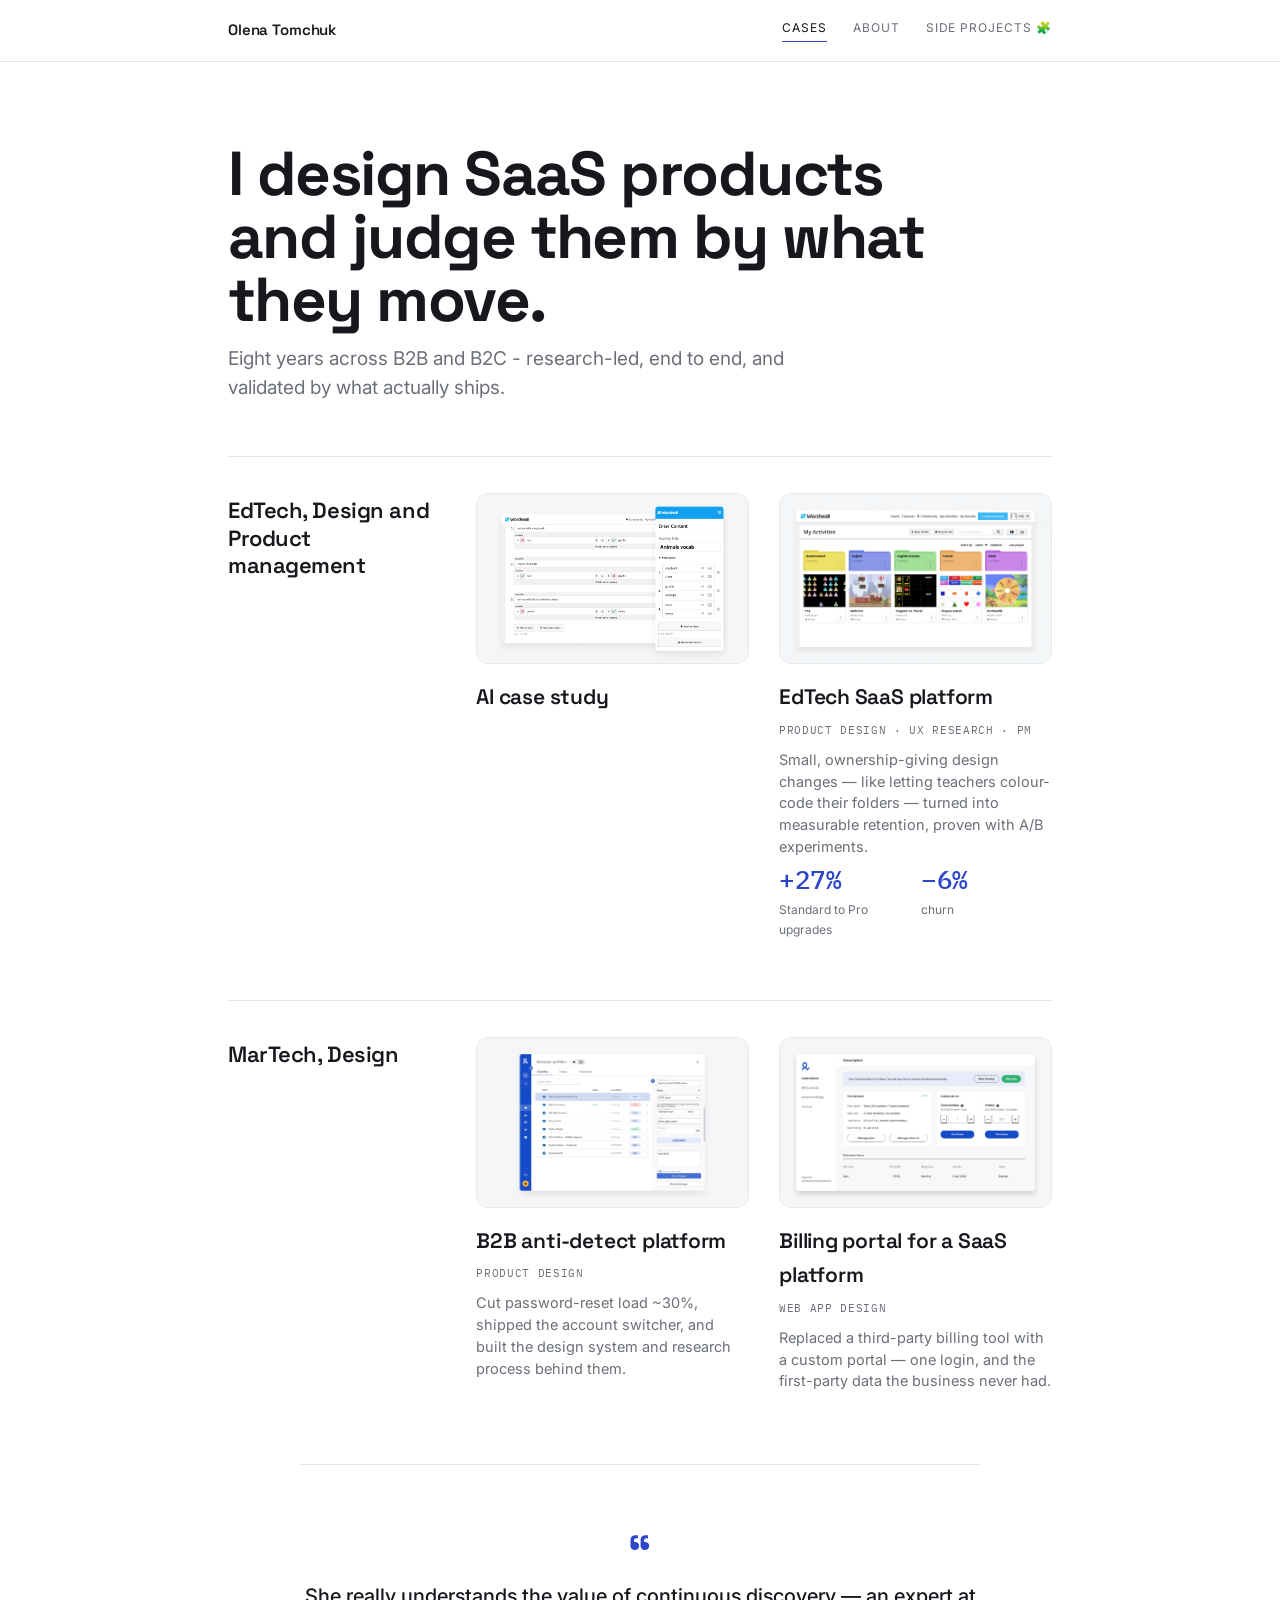
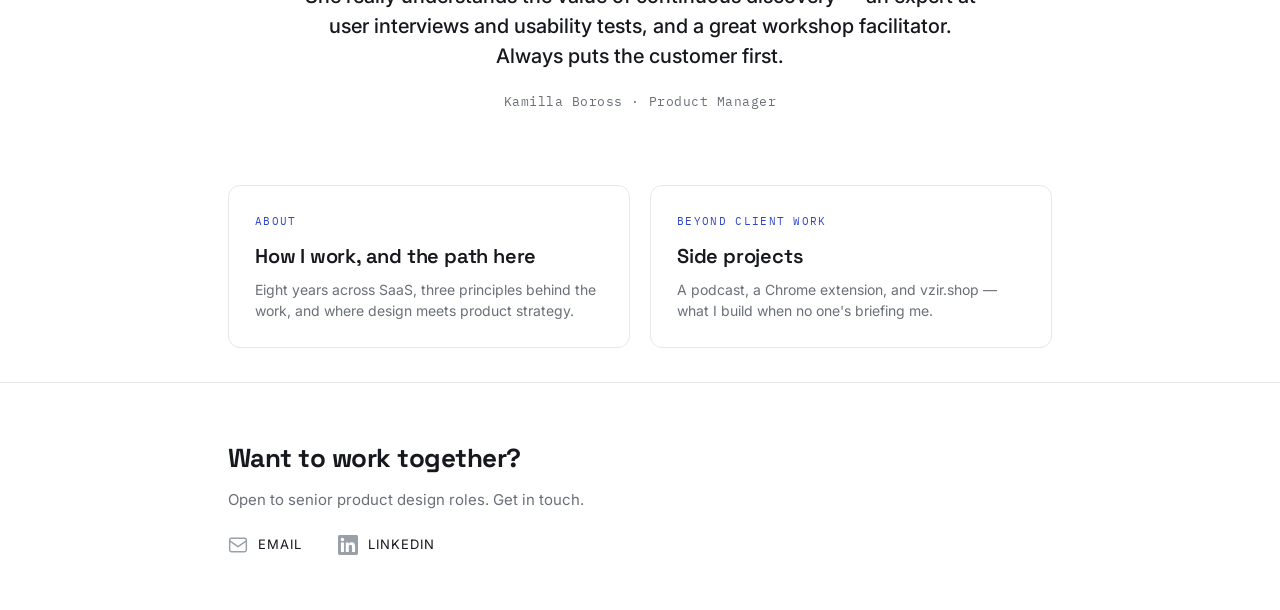
==== commit 74ca38a5: "Update homepage AI thumbnail and about copy Co-authored-by: Copilot <223556219+Copilot@users.noreply" ====
--- a/index.html
+++ b/index.html
@@ -50,7 +50,7 @@
     <div class="case-row">
       <h2 class="case-category">EdTech, Design and Product management</h2>
       <a class="case-card" href="case-ai.html">
-        <div class="ai-placeholder" aria-hidden="true">AI</div>
+        <img class="shot" loading="lazy" decoding="async" src="images/ai-hero.webp" alt="AI-assisted content creation in the editor thumbnail" data-ph="AI case study thumbnail" onerror="phFail(this)">
         <h3>AI case study</h3>
       </a>
       <a class="case-card" href="https://olenatomchuk.com/case-edtech.html">
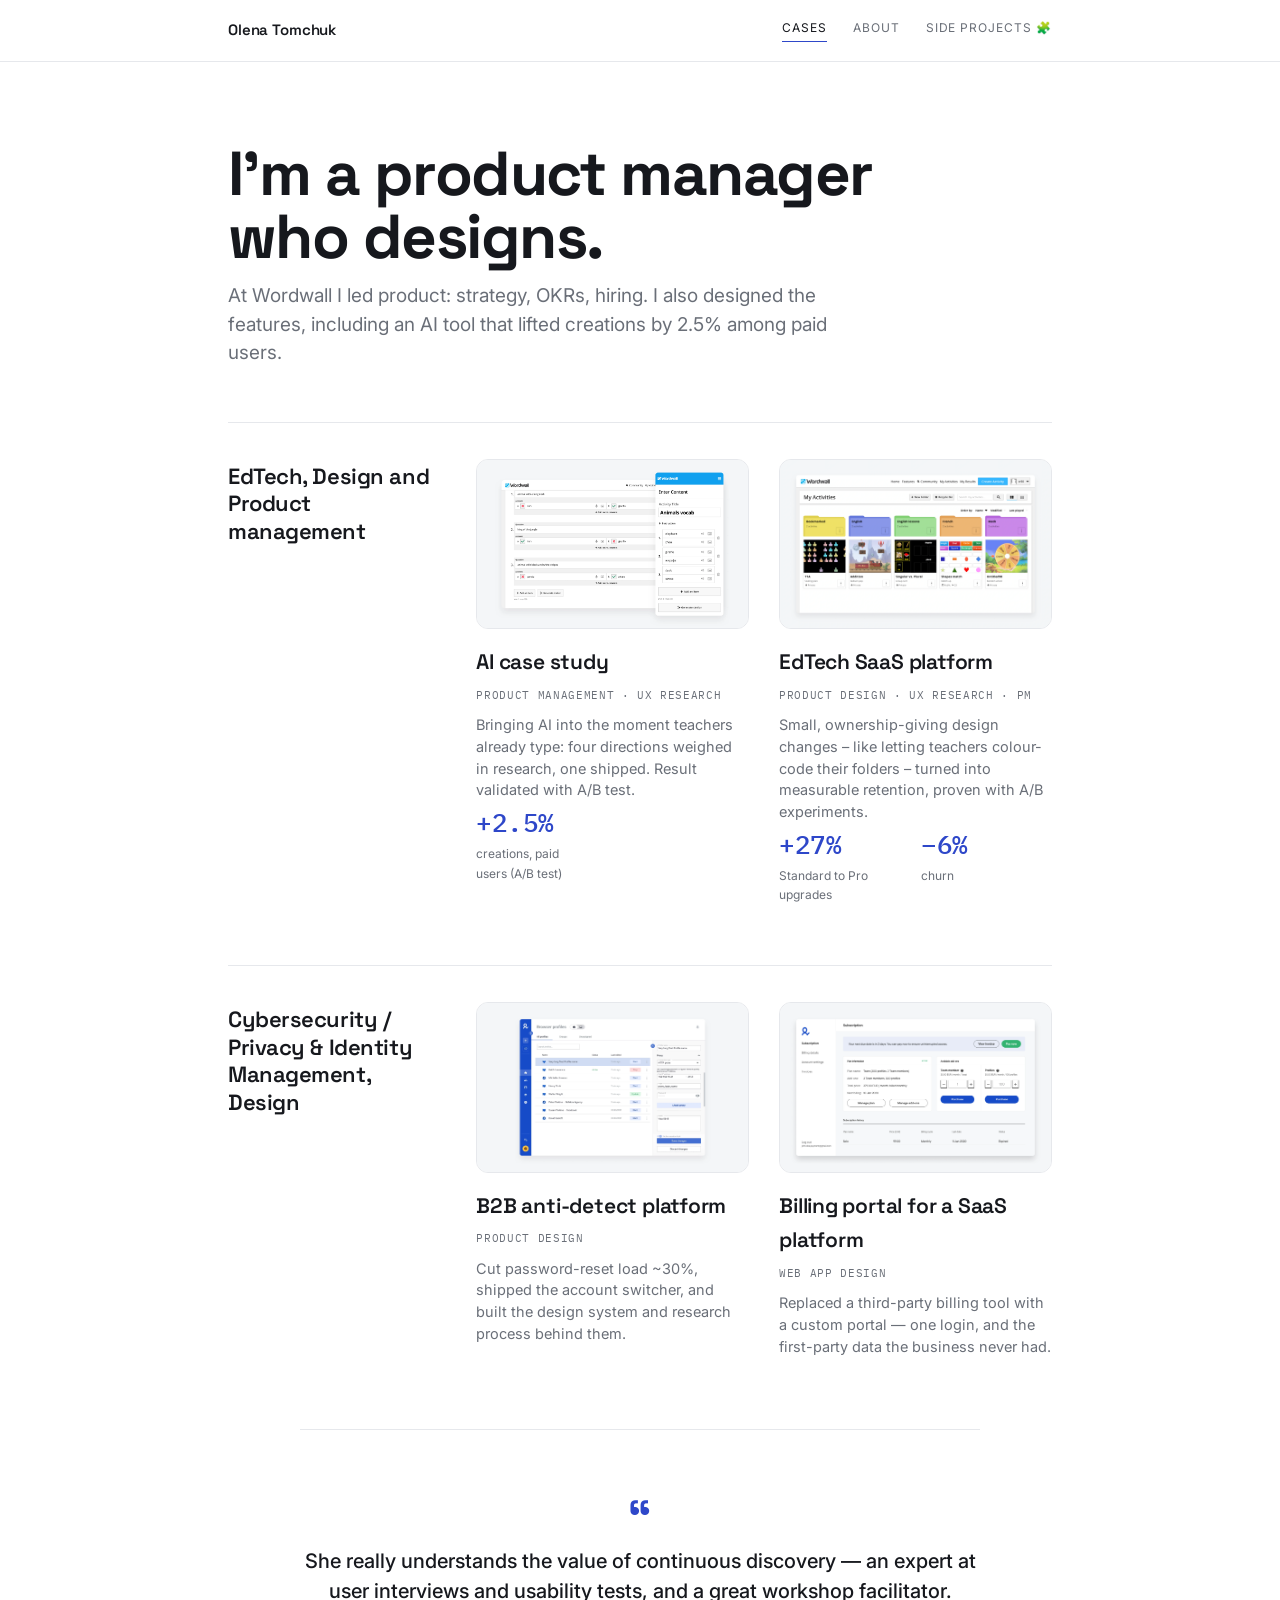
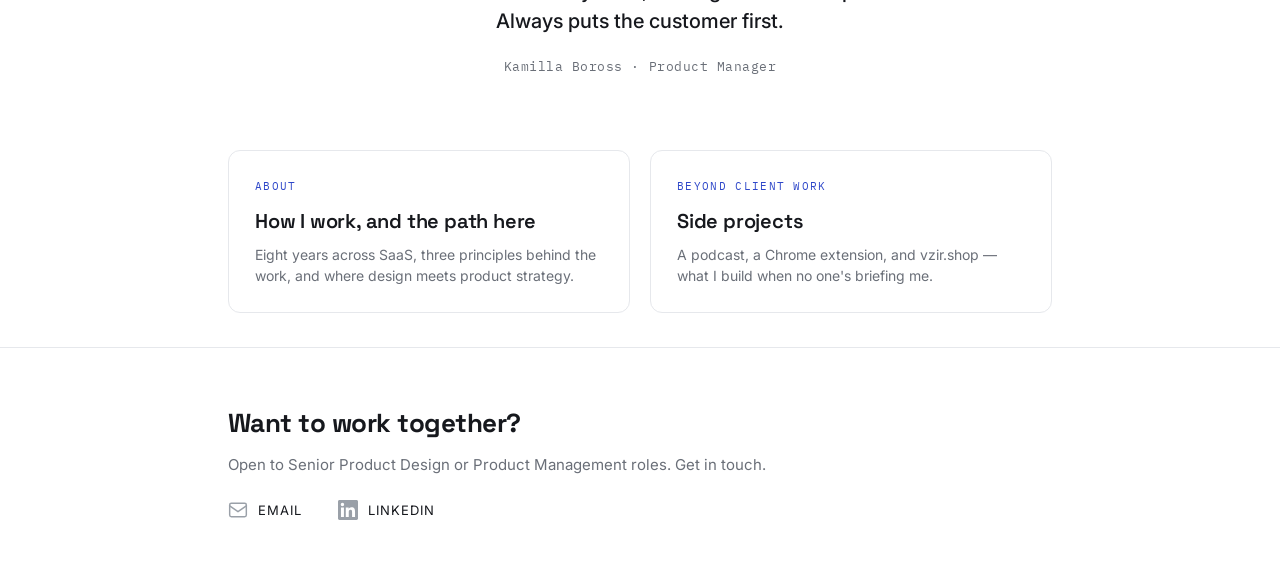
==== commit 7298a4b7: "case-ai, about, footer updates" ====
--- a/index.html
+++ b/index.html
@@ -41,8 +41,9 @@
 
   <!-- HERO -->
   <section class="hero">
-    <h1>I design SaaS products and judge them by what they move.</h1>
-    <p class="lede">Eight years across B2B and B2C - research-led, end to end, and validated by what actually ships.</p>
+    <h1>I’m a product manager who designs.
+</h1>
+    <p class="lede">At Wordwall I led product: strategy, OKRs, hiring. I also designed the features, including an AI tool that lifted creations by 2.5% among paid users.</p>
   </section>
 
   <!-- CASE STUDIES -->
@@ -52,12 +53,18 @@
       <a class="case-card" href="case-ai.html">
         <img class="shot" loading="lazy" decoding="async" src="images/ai-hero.webp" alt="AI-assisted content creation in the editor thumbnail" data-ph="AI case study thumbnail" onerror="phFail(this)">
         <h3>AI case study</h3>
+         <div class="tag">Product management · UX research</div>
+        <p class="hook">Bringing AI into the moment teachers already type: four directions weighed in research, one shipped. Result validated with A/B test.</p>
+        <div class="metrics">
+          <div><div class="n">+2.5%</div><div class="l"> creations, paid users (A/B test)</div></div>
+        
+        </div>
       </a>
       <a class="case-card" href="https://olenatomchuk.com/case-edtech.html">
         <img class="shot" loading="lazy" decoding="async" src="images/edtech-hero.webp" alt="EdTech SaaS platform thumbnail" data-ph="EdTech — featured case thumbnail · 1200×900" onerror="phFail(this)">
         <h3>EdTech SaaS platform</h3>
         <div class="tag">Product design · UX research · PM</div>
-        <p class="hook">Small, ownership-giving design changes — like letting teachers colour-code their folders — turned into measurable retention, proven with A/B experiments.</p>
+        <p class="hook">Small, ownership-giving design changes – like letting teachers colour-code their folders – turned into measurable retention, proven with A/B experiments.</p>
         <div class="metrics">
           <div><div class="n">+27%</div><div class="l"> Standard to Pro upgrades</div></div>
           <div><div class="n">−6%</div><div class="l">churn</div></div>
@@ -65,7 +72,7 @@
       </a>
     </div>
     <div class="case-row">
-      <h2 class="case-category">MarTech, Design</h2>
+      <h2 class="case-category">Cybersecurity / Privacy & Identity Management, Design</h2>
       <a class="case-card" href="case-b2b.html">
         <img class="shot" loading="lazy" decoding="async" src="images/b2b-thumb.webp" alt="B2B anti-detect platform thumbnail" data-ph="B2B anti-detect platform · 16:10" onerror="phFail(this)">
         <h3>B2B anti-detect platform</h3>
@@ -107,7 +114,7 @@
 <footer id="contact">
   <div class="foot">
     <h3>Want to work together?</h3>
-    <p class="sub">Open to senior product design roles. Get in touch.</p>
+    <p class="sub">Open to Senior Product Design or Product Management roles. Get in touch.</p>
     <div class="foot-meta">
       <a class="foot-link" href="mailto:olenka.tomchuk@gmail.com">
         <span class="foot-icon" aria-hidden="true"><svg width="20" height="20" viewBox="0 0 24 24" fill="none" stroke="currentColor" stroke-width="1.75" stroke-linecap="round" stroke-linejoin="round"><rect x="2" y="4" width="20" height="16" rx="2"/><path d="m2 7 10 7 10-7"/></svg></span>
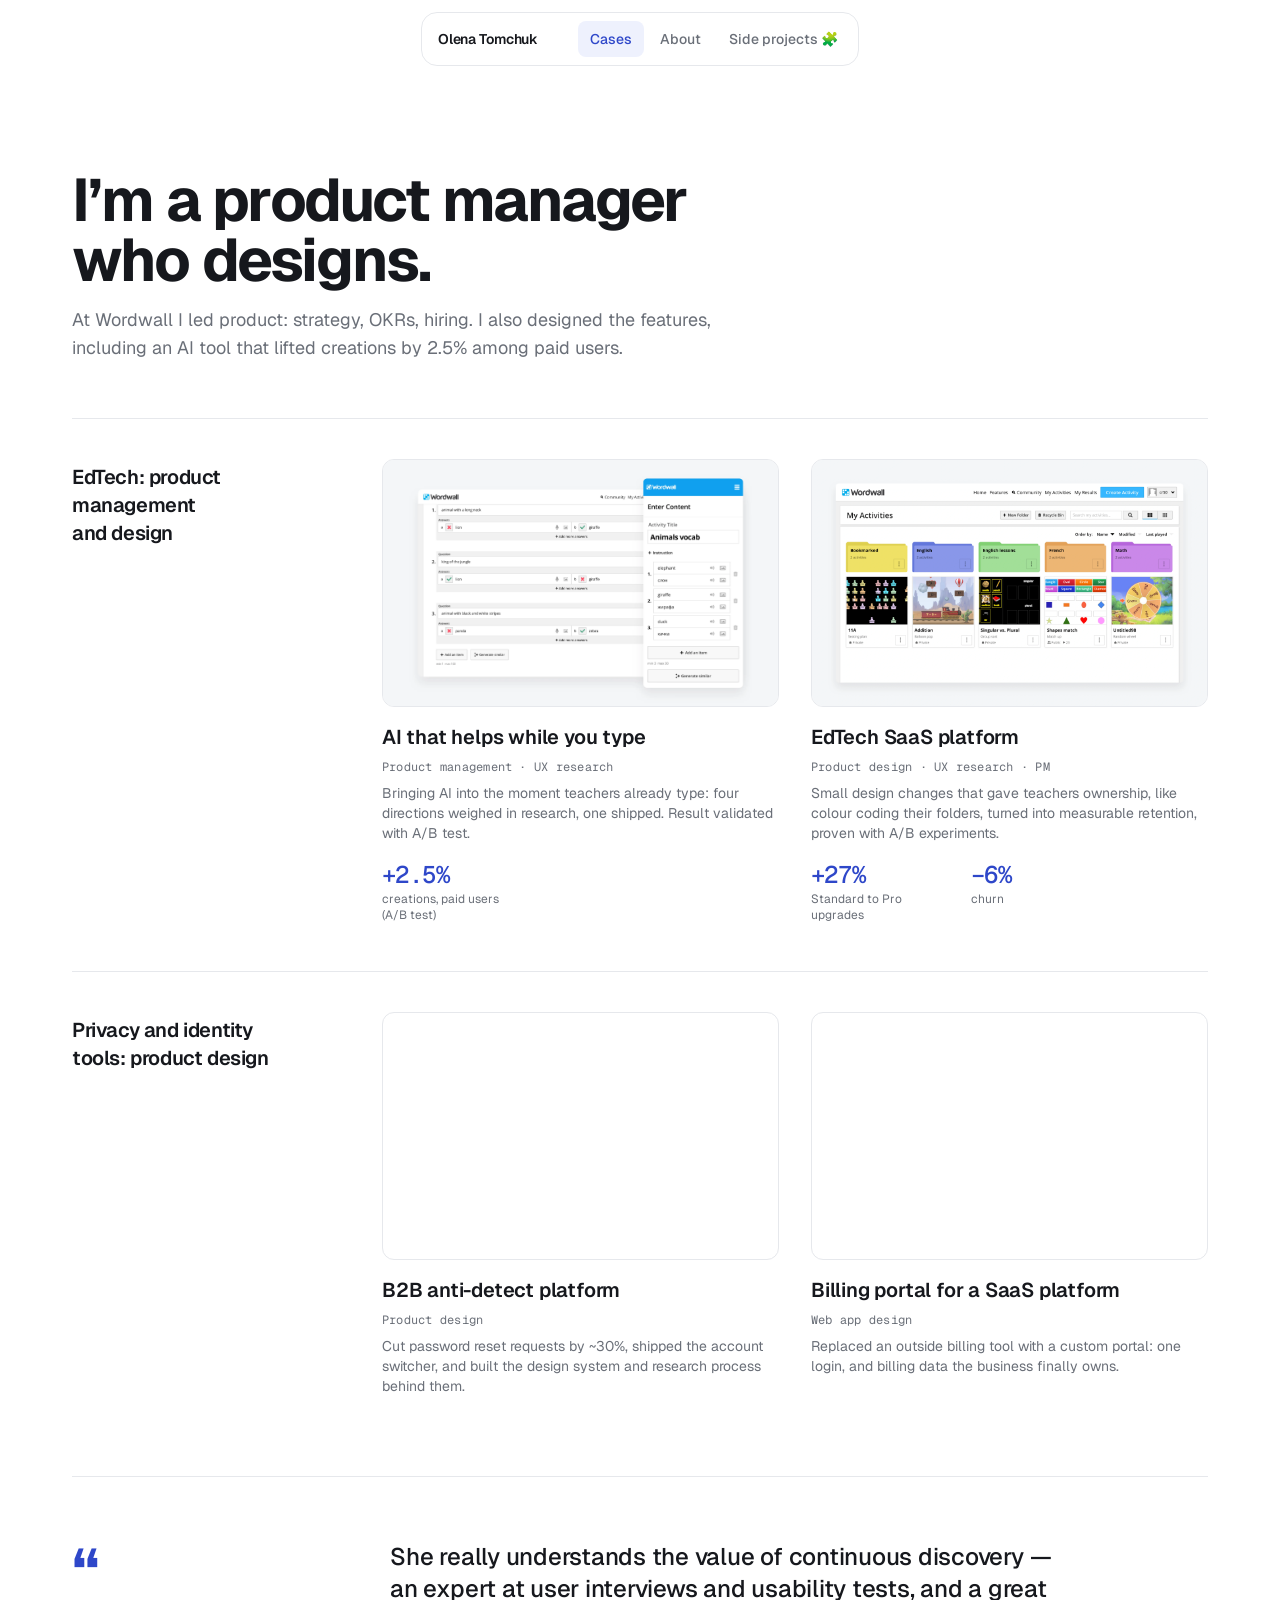
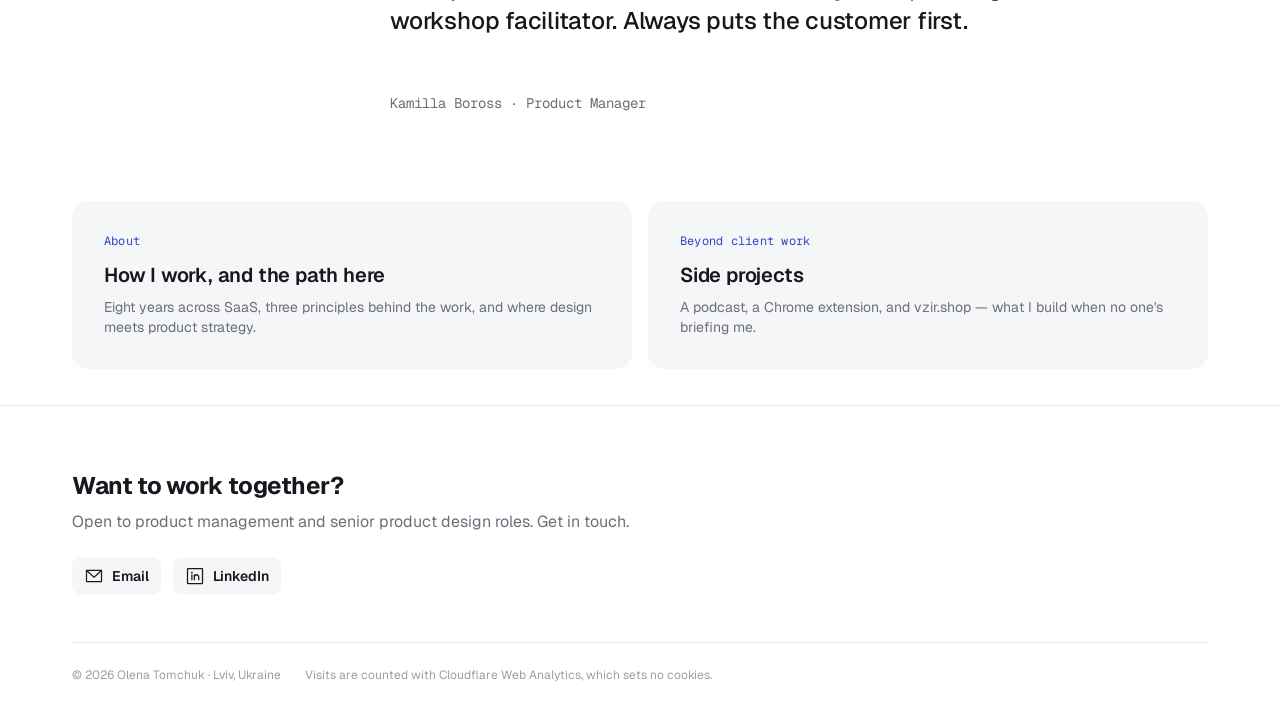
==== commit e14720f5: "Redesign" ====
--- a/index.html
+++ b/index.html
@@ -3,15 +3,15 @@
 <head>
 <meta charset="UTF-8">
 <meta name="viewport" content="width=device-width, initial-scale=1.0">
-<title>Olena Tomchuk — Senior Product Designer</title>
-<meta name="description" content="Senior Product Designer with 8+ years across B2B and B2C SaaS — research-led, end to end, and judged by what actually ships.">
+<title>Olena Tomchuk — Product manager who designs</title>
+<meta name="description" content="Product manager who designs, with 8+ years across B2B and B2C SaaS. Led by research, end to end, and judged by what actually ships.">
 <link rel="canonical" href="https://olenatomchuk.com/">
-<link rel="icon" href="/favicon.svg" type="image/svg+xml">
+<link rel="icon" href="favicon.svg" type="image/svg+xml">
 <meta property="og:type" content="website">
 <meta property="og:site_name" content="Olena Tomchuk">
 <meta property="og:url" content="https://olenatomchuk.com/">
-<meta property="og:title" content="Olena Tomchuk — Senior Product Designer">
-<meta property="og:description" content="Senior Product Designer with 8+ years across B2B and B2C SaaS — research-led, end to end, and judged by what actually ships.">
+<meta property="og:title" content="Olena Tomchuk — Product manager who designs">
+<meta property="og:description" content="Product manager who designs, with 8+ years across B2B and B2C SaaS. Led by research, end to end, and judged by what actually ships.">
 <meta property="og:image" content="https://olenatomchuk.com/images/og-cover.png">
 <meta property="og:image:width" content="1200">
 <meta property="og:image:height" content="630">
@@ -19,12 +19,13 @@
 <meta name="twitter:image" content="https://olenatomchuk.com/images/og-cover.png">
 <link rel="preconnect" href="https://fonts.googleapis.com">
 <link rel="preconnect" href="https://fonts.gstatic.com" crossorigin>
-<link href="https://fonts.googleapis.com/css2?family=Space+Grotesk:wght@500;600;700&family=Inter:wght@400;500;600&family=IBM+Plex+Mono:wght@400;500&display=swap" rel="stylesheet">
+<link href="https://fonts.googleapis.com/css2?family=Geist:wght@400;500;600;700&family=Geist+Mono:wght@400;500&display=swap" rel="stylesheet">
 <link rel="stylesheet" href="styles.css">
 <script>if(!matchMedia('(prefers-reduced-motion: reduce)').matches)document.documentElement.classList.add('js-anim');</script>
 <script src="app.js" defer></script>
 </head>
 <body class="p-home">
+<a class="skip" href="#top">Skip to content</a>
 
 <nav class="nav">
   <div class="nav-in">
@@ -37,53 +38,52 @@
   </div>
 </nav>
 
-<main class="wrap">
+<main id="top" class="wrap">
 
   <!-- HERO -->
   <section class="hero">
-    <h1>I’m a product manager who designs.
-</h1>
+    <h1>I’m a product manager who designs.</h1>
     <p class="lede">At Wordwall I led product: strategy, OKRs, hiring. I also designed the features, including an AI tool that lifted creations by 2.5% among paid users.</p>
   </section>
 
   <!-- CASE STUDIES -->
   <section class="case-matrix" aria-label="Case studies">
     <div class="case-row">
-      <h2 class="case-category">EdTech, Design and Product management</h2>
+      <h2 class="case-category">EdTech: product management and design</h2>
       <a class="case-card" href="case-ai.html">
-        <img class="shot" loading="lazy" decoding="async" src="images/ai-hero.webp" alt="AI-assisted content creation in the editor thumbnail" data-ph="AI case study thumbnail" onerror="phFail(this)">
-        <h3>AI case study</h3>
+        <img class="shot" loading="lazy" decoding="async" src="images/ai-hero.webp" alt="AI suggestions appearing inside the Wordwall editor" data-ph="AI case study thumbnail" onerror="phFail(this)">
+        <h3>AI that helps while you type</h3>
          <div class="tag">Product management · UX research</div>
         <p class="hook">Bringing AI into the moment teachers already type: four directions weighed in research, one shipped. Result validated with A/B test.</p>
         <div class="metrics">
-          <div><div class="n">+2.5%</div><div class="l"> creations, paid users (A/B test)</div></div>
+          <div><div class="n">+2.5%</div><div class="l">creations, paid users (A/B test)</div></div>
         
         </div>
       </a>
-      <a class="case-card" href="https://olenatomchuk.com/case-edtech.html">
+      <a class="case-card" href="case-edtech.html">
         <img class="shot" loading="lazy" decoding="async" src="images/edtech-hero.webp" alt="EdTech SaaS platform thumbnail" data-ph="EdTech — featured case thumbnail · 1200×900" onerror="phFail(this)">
         <h3>EdTech SaaS platform</h3>
         <div class="tag">Product design · UX research · PM</div>
-        <p class="hook">Small, ownership-giving design changes – like letting teachers colour-code their folders – turned into measurable retention, proven with A/B experiments.</p>
+        <p class="hook">Small design changes that gave teachers ownership, like colour coding their folders, turned into measurable retention, proven with A/B experiments.</p>
         <div class="metrics">
-          <div><div class="n">+27%</div><div class="l"> Standard to Pro upgrades</div></div>
+          <div><div class="n">+27%</div><div class="l">Standard to Pro upgrades</div></div>
           <div><div class="n">−6%</div><div class="l">churn</div></div>
         </div>
       </a>
     </div>
     <div class="case-row">
-      <h2 class="case-category">Cybersecurity / Privacy & Identity Management, Design</h2>
+      <h2 class="case-category">Privacy and identity tools: product design</h2>
       <a class="case-card" href="case-b2b.html">
         <img class="shot" loading="lazy" decoding="async" src="images/b2b-thumb.webp" alt="B2B anti-detect platform thumbnail" data-ph="B2B anti-detect platform · 16:10" onerror="phFail(this)">
         <h3>B2B anti-detect platform</h3>
         <div class="tag">Product design</div>
-        <p class="hook">Cut password-reset load ~30%, shipped the account switcher, and built the design system and research process behind them.</p>
+        <p class="hook">Cut password reset requests by ~30%, shipped the account switcher, and built the design system and research process behind them.</p>
       </a>
       <a class="case-card" href="case-billing.html">
         <img class="shot" loading="lazy" decoding="async" src="images/billing-thumb.webp" alt="Billing portal thumbnail" data-ph="Billing portal · 16:10" onerror="phFail(this)">
         <h3>Billing portal for a SaaS platform</h3>
         <div class="tag">Web app design</div>
-        <p class="hook">Replaced a third-party billing tool with a custom portal — one login, and the first-party data the business never had.</p>
+        <p class="hook">Replaced an outside billing tool with a custom portal: one login, and billing data the business finally owns.</p>
       </a>
     </div>
   </section>
@@ -114,16 +114,20 @@
 <footer id="contact">
   <div class="foot">
     <h3>Want to work together?</h3>
-    <p class="sub">Open to Senior Product Design or Product Management roles. Get in touch.</p>
+    <p class="sub">Open to product management and senior product design roles. Get in touch.</p>
     <div class="foot-meta">
       <a class="foot-link" href="mailto:olenka.tomchuk@gmail.com">
-        <span class="foot-icon" aria-hidden="true"><svg width="20" height="20" viewBox="0 0 24 24" fill="none" stroke="currentColor" stroke-width="1.75" stroke-linecap="round" stroke-linejoin="round"><rect x="2" y="4" width="20" height="16" rx="2"/><path d="m2 7 10 7 10-7"/></svg></span>
+        <span class="foot-icon" aria-hidden="true"><svg width="20" height="20" aria-hidden="true" xmlns="http://www.w3.org/2000/svg" viewBox="0 0 256 256" fill="currentColor"><path d="M224,48H32a8,8,0,0,0-8,8V192a16,16,0,0,0,16,16H216a16,16,0,0,0,16-16V56A8,8,0,0,0,224,48ZM203.43,64,128,133.15,52.57,64ZM216,192H40V74.19l82.59,75.71a8,8,0,0,0,10.82,0L216,74.19V192Z"/></svg></span>
         Email
       </a>
       <a class="foot-link" href="https://www.linkedin.com/in/olenatomchuk/">
-        <span class="foot-icon" aria-hidden="true"><svg width="20" height="20" viewBox="0 0 24 24" fill="currentColor"><path d="M20.447 20.452h-3.554v-5.569c0-1.328-.027-3.037-1.852-3.037-1.853 0-2.136 1.445-2.136 2.939v5.667H9.351V9h3.414v1.561h.046c.477-.9 1.637-1.85 3.37-1.85 3.601 0 4.267 2.37 4.267 5.455v6.286zM5.337 7.433a2.062 2.062 0 0 1-2.063-2.065 2.064 2.064 0 1 1 2.063 2.065zm1.782 13.019H3.555V9h3.564v11.452zM22.225 0H1.771C.792 0 0 .774 0 1.729v20.542C0 23.227.792 24 1.771 24h20.451C23.2 24 24 23.227 24 22.271V1.729C24 .774 23.2 0 22.222 0h.003z"/></svg></span>
+        <span class="foot-icon" aria-hidden="true"><svg width="20" height="20" aria-hidden="true" xmlns="http://www.w3.org/2000/svg" viewBox="0 0 256 256" fill="currentColor"><path d="M216,24H40A16,16,0,0,0,24,40V216a16,16,0,0,0,16,16H216a16,16,0,0,0,16-16V40A16,16,0,0,0,216,24Zm0,192H40V40H216V216ZM96,112v64a8,8,0,0,1-16,0V112a8,8,0,0,1,16,0Zm88,28v36a8,8,0,0,1-16,0V140a20,20,0,0,0-40,0v36a8,8,0,0,1-16,0V112a8,8,0,0,1,15.79-1.78A36,36,0,0,1,184,140ZM100,84A12,12,0,1,1,88,72,12,12,0,0,1,100,84Z"/></svg></span>
         LinkedIn
       </a>
+    </div>
+    <div class="foot-legal">
+      <span>© 2026 Olena Tomchuk · Lviv, Ukraine</span>
+      <span>Visits are counted with Cloudflare Web Analytics, which sets no cookies.</span>
     </div>
   </div>
 </footer>
--- a/styles.css
+++ b/styles.css
@@ -2,6 +2,11 @@
    Olena Tomchuk — portfolio
    One shared stylesheet for every page.
    Change a token here once and it updates the whole site.
+
+   Scales in use (keep new values on them):
+   type     12/16 14/20 16/24 18/28 20/28 24/32 30/36 36/40 48/1 60/1
+   spacing  2 4 8 12 16 24 32 40 48 64 80 96
+   radius   4 8 12 16
    ========================================================= */
 
 :root{
@@ -14,292 +19,334 @@
   --border:#e6e8ec;
   --accent:#2e47c9;          /* the single accent — swap this one line to retheme */
   --accent-soft:#eef1fd;
-  --maxw:880px;
-  --display:'Space Grotesk',sans-serif;
-  --body:'Inter',sans-serif;
-  --mono:'IBM Plex Mono',monospace;
+  --accent-line:#d6ddf9;
+  --maxw:1200px;
+  --prose:65ch;
+  --hero:680px;
+  --sans:'Geist',system-ui,sans-serif;
+  --display:var(--sans);
+  --body:var(--sans);
+  --mono:'Geist Mono',ui-monospace,monospace;
+  --ease:cubic-bezier(.22,1,.36,1);
+  --t-color:300ms;           /* colour, opacity, borders */
+  --t-move:500ms;            /* transforms */
+  --shadow-sm:0 2px 8px rgba(22,24,29,.05);
+  --shadow-md:0 8px 24px rgba(22,24,29,.08);
+  --z-nav:50;
+  --z-skip:60;
+  --z-overlay:100;
 }
 
 *{box-sizing:border-box;margin:0;padding:0}
-html{scroll-behavior:smooth;scroll-padding-top:84px}
-body{font-family:var(--body);color:var(--ink);background:var(--bg);line-height:1.65;-webkit-font-smoothing:antialiased}
+html{scroll-behavior:smooth;scroll-padding-top:96px}
+body{font-family:var(--body);font-size:16px;line-height:24px;color:var(--ink);background:var(--bg);-webkit-font-smoothing:antialiased}
 a{color:inherit}
-
-/* ---- nav ---- */
-.nav{position:sticky;top:0;z-index:50;background:rgba(255,255,255,.86);backdrop-filter:blur(8px);border-bottom:1px solid var(--border);transition:box-shadow .2s ease}
-.nav.scrolled{box-shadow:0 4px 20px rgba(16,18,29,.06)}
-.nav-in{max-width:var(--maxw);margin:0 auto;padding:18px 28px;display:flex;align-items:center;justify-content:space-between}
-.brand{font-family:var(--display);font-weight:600;font-size:15px;letter-spacing:-.01em;text-decoration:none;white-space:nowrap}
-.nav-links{display:flex;gap:26px;font-size:12px;letter-spacing:.08em;text-transform:uppercase;color:var(--muted)}
-.nav-links a{text-decoration:none;padding-bottom:3px;border-bottom:1px solid transparent;transition:color .15s,border-color .15s}
-.nav-links a:hover,.nav-links a.active{color:var(--ink);border-color:var(--accent)}
+h1,h2,h3,h4{text-wrap:balance}
+p,li,dd{text-wrap:pretty}
+.n,.val,.yr{font-variant-numeric:tabular-nums}
+
+/* ---- skip link ---- */
+.skip{position:fixed;top:8px;left:8px;z-index:var(--z-skip);background:var(--ink);color:#fff;font-size:14px;line-height:20px;font-weight:600;padding:8px 12px;border-radius:8px;text-decoration:none;transform:translateY(-200%);transition:transform var(--t-move) var(--ease)}
+.skip:focus{transform:none}
+
+/* ---- nav: floats off the top edge, sized to its content ---- */
+.nav{position:sticky;top:12px;z-index:var(--z-nav);display:flex;justify-content:center;padding:0 16px;margin-top:12px;pointer-events:none}
+.nav-in{pointer-events:auto;display:flex;align-items:center;gap:40px;padding:8px 8px 8px 16px;background:rgba(255,255,255,.8);backdrop-filter:blur(12px) saturate(1.4);-webkit-backdrop-filter:blur(12px) saturate(1.4);border:1px solid var(--border);border-radius:16px;transition:box-shadow var(--t-color) var(--ease),border-color var(--t-color) var(--ease)}
+.nav.scrolled .nav-in{box-shadow:var(--shadow-md)}
+.brand{font-weight:600;font-size:14px;line-height:20px;letter-spacing:-.01em;text-decoration:none;white-space:nowrap}
+.nav-links{display:flex;gap:4px;font-size:14px;line-height:20px;font-weight:500;color:var(--muted)}
+.nav-links a{text-decoration:none;white-space:nowrap;padding:8px 12px;border-radius:8px;transition:color var(--t-color) var(--ease),background-color var(--t-color) var(--ease)}
+.nav-links a:hover{color:var(--ink);background:var(--surface)}
+.nav-links a.active{color:var(--accent);background:var(--accent-soft)}
 
 /* ---- layout ---- */
-.wrap{max-width:var(--maxw);margin:0 auto;padding:0 28px}
-.eyebrow{font-family:var(--mono);font-size:11px;letter-spacing:.18em;text-transform:uppercase;color:var(--accent);display:flex;align-items:center;gap:9px}
-.eyebrow::before{content:"";width:18px;height:1px;background:var(--accent)}
+.wrap{max-width:var(--maxw);margin:0 auto;padding:0 32px}
+.eyebrow{font-family:var(--mono);font-size:12px;line-height:16px;letter-spacing:.02em;color:var(--accent);display:flex;align-items:center;gap:8px}
+.eyebrow::before{content:"";width:16px;height:1px;background:var(--accent)}
+
+/* section labels (were all caps) */
+.block h2,.principles h2,.xp h2,.reflect h2,.proj h3{font-family:var(--display);font-weight:600;font-size:14px;line-height:20px;letter-spacing:0;color:var(--muted);text-transform:none}
 
 /* ---- hero ---- */
-.hero{padding-top:72px;padding-bottom:36px}
-.hero h1{font-family:var(--display);font-weight:700;font-size:clamp(34px,6vw,54px);line-height:1.04;letter-spacing:-.025em;margin:20px 0 14px}
-.hero .lede,.lede{font-size:19px;color:var(--muted);max-width:620px;line-height:1.5}
-.p-about .hero{padding-bottom:14px}
-.p-about .hero h1{max-width:16ch;font-size:clamp(32px,5.4vw,50px);line-height:1.06}
+.hero{padding-top:80px;padding-bottom:40px}
+.hero h1{font-family:var(--display);font-weight:700;font-size:36px;line-height:40px;letter-spacing:-.03em;margin:24px 0 16px;max-width:var(--hero);color:var(--ink)}
+.hero .lede,.lede{font-size:18px;line-height:28px;color:var(--muted);max-width:var(--hero)}
+@media (min-width:680px){.hero h1{font-size:48px;line-height:1}}
+.p-about .hero{padding-bottom:16px}
 
 /* ---- meta row ---- */
-.meta{display:flex;flex-wrap:wrap;gap:30px;margin-top:34px;padding-top:26px;border-top:1px solid var(--border)}
+.meta{display:flex;flex-wrap:wrap;gap:32px;margin-top:32px;padding-top:24px;border-top:1px solid var(--border)}
 .meta div{display:flex;flex-direction:column;gap:4px}
-.meta dt{font-family:var(--mono);font-size:10px;letter-spacing:.12em;text-transform:uppercase;color:var(--faint)}
-.meta dd{font-size:14px;font-weight:500}
-
-/* ---- stat chips ---- */
-.stats{display:grid;grid-template-columns:repeat(3,1fr);gap:14px;margin-top:34px}
-.stat{background:var(--surface);border:1px solid var(--border);border-radius:10px;padding:20px 22px}
-.stat .n{font-family:var(--mono);font-weight:500;font-size:30px;color:var(--accent);letter-spacing:-.02em}
-.stat .l{font-size:12.5px;color:var(--muted);margin-top:4px}
+.meta dt{font-family:var(--mono);font-size:12px;line-height:16px;letter-spacing:.02em;color:var(--faint)}
+.meta dd{font-size:14px;line-height:20px;font-weight:500}
+
+/* ---- stat chips: lead stat gets more room ---- */
+.stats{display:grid;grid-template-columns:1.5fr 1fr 1fr;gap:12px;margin-top:32px}
+.stat{background:var(--surface);border-radius:12px;padding:24px}
+.stat .n{font-family:var(--mono);font-weight:500;font-size:30px;line-height:36px;color:var(--accent);letter-spacing:-.02em}
+.stats .stat:first-child .n{font-size:36px;line-height:40px}
+.stat .l{font-size:12px;line-height:16px;color:var(--muted);margin-top:4px}
 
 /* ---- images & placeholders ----
    .ph  = grey placeholder. To drop in a real image, replace the
           <div class="ph">…</div> with  <img class="shot" src="images/your-file.png" alt="…">  */
-.ph{background:var(--surface);border:1px solid var(--border);border-radius:12px;width:100%;display:flex;align-items:center;justify-content:center;color:var(--faint);font-family:var(--mono);font-size:12px;letter-spacing:.04em;text-align:center;padding:16px}
+.ph{background:var(--surface);border:1px solid var(--border);border-radius:12px;width:100%;display:flex;align-items:center;justify-content:center;color:var(--faint);font-family:var(--mono);font-size:12px;line-height:16px;text-align:center;padding:16px}
 .shot{width:100%;display:block;object-fit:cover;border:1px solid var(--border);border-radius:12px}
-.hero-fig{margin:46px 0}
+.hero-fig{margin:48px 0}
 .hero-fig .ph{aspect-ratio:16/8}
 
 /* ---- generic prose block ---- */
-.block{padding:40px 0;border-top:1px solid var(--border)}
-.block h2{font-family:var(--display);font-weight:600;font-size:13px;letter-spacing:.04em;color:var(--muted);text-transform:uppercase;margin-bottom:18px}
-.block p{font-size:17px;max-width:62ch}
-.block p + p{margin-top:14px}
+.block{padding:40px 0 48px;border-top:1px solid var(--border)}
+.block h2{margin-bottom:16px}
+.block p{max-width:var(--prose)}
+.block p + p{margin-top:16px}
 
 /* ---- problem + pull-stat (edtech) ---- */
-.problem-grid{display:grid;grid-template-columns:1fr 230px;gap:38px;align-items:start}
-.problem-grid p{font-size:17px;max-width:54ch}
-.pull{background:var(--accent-soft);border-radius:10px;padding:20px}
-.pull .q{font-family:var(--display);font-weight:600;font-size:21px;line-height:1.25;color:var(--accent);letter-spacing:-.01em}
-.pull .c{font-size:12px;color:var(--muted);margin-top:10px}
+.problem-grid{display:grid;grid-template-columns:minmax(0,1fr) 240px;gap:40px;align-items:start;max-width:880px}
+.problem-grid p{max-width:54ch}
+.pull{background:var(--accent-soft);border-radius:12px;padding:24px}
+.pull .q{font-family:var(--display);font-weight:600;font-size:20px;line-height:28px;color:var(--accent);letter-spacing:-.01em}
+.pull .c{font-size:12px;line-height:16px;color:var(--muted);margin-top:12px}
 
 /* ---- experiment / feature block ---- */
-.exp{padding:42px 0;border-top:1px solid var(--border)}
+.exp{padding:40px 0 48px;border-top:1px solid var(--border)}
 .p-edtech #exp1{border-top:none;padding-top:8px}
-.exp .eyebrow{margin-bottom:14px}
-.exp h3{font-family:var(--display);font-weight:600;font-size:25px;letter-spacing:-.02em;margin-bottom:18px}
-.exp p{font-size:16px;max-width:62ch}
-.exp p + p{margin-top:14px}
-.exp-head{display:flex;align-items:center;gap:14px;flex-wrap:wrap;margin-bottom:6px}
-.badge{font-family:var(--mono);font-size:10.5px;letter-spacing:.1em;text-transform:uppercase;padding:5px 11px;border-radius:100px;font-weight:500}
+.exp .eyebrow{margin-bottom:12px}
+.exp h3{font-family:var(--display);font-weight:600;font-size:24px;line-height:32px;letter-spacing:-.02em;margin-bottom:16px}
+.exp p{max-width:var(--prose)}
+.exp p + p{margin-top:16px}
+.exp-head{display:flex;align-items:center;gap:12px;flex-wrap:wrap;margin-bottom:8px}
+
+/* status tags — square, not pills */
+.badge{font-family:var(--mono);font-size:12px;line-height:16px;letter-spacing:.02em;padding:4px 8px;border-radius:4px;font-weight:500;display:inline-block}
 .b-ship{background:var(--accent);color:#fff}
-.b-iter{background:transparent;color:var(--accent);border:1px solid var(--accent)}
-.b-rej{background:transparent;color:var(--muted);border:1px solid var(--border)}
-.b-kept{background:var(--surface-2);color:var(--muted)}
+.b-iter{background:var(--accent-soft);color:var(--accent)}
+.b-rej{background:var(--surface);color:var(--muted)}
+.b-kept{background:var(--surface-2);color:var(--ink)}
+
 .steps{display:grid;gap:16px;margin-bottom:24px}
-.step{display:grid;grid-template-columns:108px 1fr;gap:18px;align-items:baseline}
-.step .k{font-family:var(--mono);font-size:11px;letter-spacing:.08em;text-transform:uppercase;color:var(--faint);padding-top:2px}
-.step .v{font-size:16px;max-width:60ch}
+.steps.spaced{margin-top:24px}
+.step{display:grid;grid-template-columns:112px minmax(0,1fr);gap:16px;align-items:baseline}
+.step .k{font-family:var(--mono);font-size:12px;line-height:16px;letter-spacing:.02em;color:var(--faint)}
+.step .v{max-width:60ch}
 
 /* ---- before / after toggle (edtech) ---- */
-.toggle{display:inline-flex;background:var(--surface);border:1px solid var(--border);border-radius:8px;padding:3px;margin-bottom:14px}
-.toggle button{font-family:var(--mono);font-size:11px;letter-spacing:.06em;text-transform:uppercase;border:0;background:transparent;color:var(--muted);padding:7px 16px;border-radius:6px;cursor:pointer;transition:all .15s}
+.toggle{display:inline-flex;background:var(--surface);border-radius:8px;padding:4px;margin-bottom:16px}
+.toggle button{font-family:var(--mono);font-size:12px;line-height:16px;letter-spacing:.02em;border:0;background:transparent;color:var(--muted);padding:8px 16px;border-radius:4px;cursor:pointer;transition:color var(--t-color) var(--ease),background-color var(--t-color) var(--ease),transform var(--t-move) var(--ease)}
+.toggle button:hover{color:var(--ink)}
+.toggle button:active{transform:scale(.98)}
 .toggle button[aria-selected="true"]{background:var(--accent);color:#fff}
 .panel{display:none}
 .panel.on{display:block}
 .panel .ph{aspect-ratio:16/7}
-.twin{display:grid;grid-template-columns:1fr 1fr;gap:14px;margin-top:22px}
+.twin{display:grid;grid-template-columns:1fr 1fr;gap:16px;margin-top:24px}
 .twin.triple{grid-template-columns:repeat(3,1fr)}
 .twin .ph,.twin .shot{aspect-ratio:4/3;margin-top:0}
 
-/* ---- result bar ---- */
-.result{display:flex;align-items:center;gap:16px;flex-wrap:wrap;margin-top:22px;padding:16px 20px;background:var(--surface);border:1px solid var(--border);border-left:3px solid var(--accent);border-radius:8px}
-.result.neutral{border-left-color:var(--faint)}
-.result .tag{font-family:var(--mono);font-size:11px;letter-spacing:.1em;color:var(--faint)}
-.result .val{font-family:var(--mono);font-size:14px;font-weight:500}
+/* ---- result bar: full tint, no one-sided border ---- */
+.result{display:flex;align-items:center;gap:16px;flex-wrap:wrap;margin-top:24px;padding:16px 24px;background:var(--accent-soft);border:1px solid var(--accent-line);border-radius:12px}
+.result.neutral{background:var(--surface);border-color:var(--border)}
+.result .tag{font-family:var(--mono);font-size:12px;line-height:16px;letter-spacing:.02em;color:var(--muted)}
+.result .val{font-family:var(--mono);font-size:14px;line-height:20px;font-weight:500}
 .result .val b{color:var(--accent)}
 
 /* ---- outcome band ---- */
-.band{background:var(--surface);border-radius:14px;padding:46px 40px;margin:48px 0}
-.band h2{font-family:var(--display);font-weight:700;font-size:24px;letter-spacing:-.02em;margin-bottom:28px}
-.band-grid{display:grid;grid-template-columns:repeat(3,1fr);gap:30px}
-.band-grid .n{font-family:var(--mono);font-weight:500;font-size:34px;color:var(--accent);letter-spacing:-.02em}
-.band-grid .l{font-size:14px;color:var(--muted);margin-top:6px;max-width:24ch}
+.band{background:var(--surface);border-radius:16px;padding:48px 40px 56px;margin:48px 0}
+.band h2{font-family:var(--display);font-weight:700;font-size:24px;line-height:32px;letter-spacing:-.02em;margin-bottom:32px}
+.band-grid{display:grid;grid-template-columns:1.5fr 1fr 1fr;gap:32px}
+.band-grid .n{font-family:var(--mono);font-weight:500;font-size:30px;line-height:36px;color:var(--accent);letter-spacing:-.02em}
+.band-grid > :first-child .n{font-size:36px;line-height:40px}
+.band-grid .l{font-size:14px;line-height:20px;color:var(--muted);margin-top:8px;max-width:24ch}
 
 /* ---- summary grid (billing) ---- */
-.sum-grid{display:grid;grid-template-columns:1fr 1fr;gap:34px}
-.sum-grid h4{font-family:var(--mono);font-size:11px;letter-spacing:.12em;text-transform:uppercase;color:var(--accent);margin-bottom:14px}
+.sum-grid{display:grid;grid-template-columns:1fr 1fr;gap:32px}
+.sum-grid h4{font-family:var(--mono);font-size:12px;line-height:16px;letter-spacing:.02em;font-weight:500;color:var(--accent);margin-bottom:16px}
 .sum-grid ul{list-style:none}
-.sum-grid li{font-size:15px;padding-left:18px;position:relative;margin-bottom:10px;line-height:1.5}
-.sum-grid li::before{content:"";position:absolute;left:0;top:10px;width:6px;height:6px;border-radius:50%;background:var(--accent)}
-
-/* ---- problem/hypothesis framing pair (billing) ---- */
-.frame{display:grid;grid-template-columns:1fr 1fr;gap:14px;margin-top:34px}
-.frame .card{border:1px solid var(--border);border-radius:10px;padding:22px}
-.frame .card.hyp{background:var(--accent-soft);border-color:#d6ddf9}
-.frame .lbl{font-family:var(--mono);font-size:10px;letter-spacing:.14em;text-transform:uppercase;color:var(--faint);margin-bottom:10px}
+.sum-grid li{font-size:14px;line-height:20px;padding-left:16px;position:relative;margin-bottom:12px}
+.sum-grid li::before{content:"";position:absolute;left:0;top:8px;width:6px;height:6px;border-radius:50%;background:var(--accent)}
+
+/* ---- problem/hypothesis framing pair (billing, side projects) ---- */
+.frame{display:grid;grid-template-columns:1fr 1fr;gap:16px;margin-top:32px}
+.frame .card{background:var(--surface);border-radius:12px;padding:24px}
+.frame .card.hyp{background:var(--accent-soft)}
+.frame .lbl{font-family:var(--mono);font-size:12px;line-height:16px;letter-spacing:.02em;color:var(--muted);margin-bottom:12px}
 .frame .card.hyp .lbl{color:var(--accent)}
-.frame p{font-size:15px;line-height:1.5}
+.frame p{font-size:14px;line-height:20px}
 
 /* ---- numbered process phases (billing) ---- */
-.phase{padding:40px 0;border-top:1px solid var(--border)}
-.phase .num{font-family:var(--mono);font-size:11px;letter-spacing:.18em;text-transform:uppercase;color:var(--accent);display:flex;align-items:center;gap:9px;margin-bottom:14px}
-.phase .num::before{content:"";width:18px;height:1px;background:var(--accent)}
-.phase h3{font-family:var(--display);font-weight:600;font-size:25px;letter-spacing:-.02em;margin-bottom:16px}
-.phase p{font-size:16px;max-width:62ch}
-.phase p + p{margin-top:14px}
-.phase .ph,.phase .shot{margin-top:22px}
+.phase{padding:40px 0 48px;border-top:1px solid var(--border)}
+.phase .num{font-family:var(--mono);font-size:12px;line-height:16px;letter-spacing:.02em;color:var(--accent);display:flex;align-items:center;gap:8px;margin-bottom:12px}
+.phase .num::before{content:"";width:16px;height:1px;background:var(--accent)}
+.phase h3{font-family:var(--display);font-weight:600;font-size:24px;line-height:32px;letter-spacing:-.02em;margin-bottom:16px}
+.phase p{max-width:var(--prose)}
+.phase p + p{margin-top:16px}
+.phase .ph,.phase .shot{margin-top:24px}
 
 /* ---- about: intro / portrait / bio ---- */
-.intro{display:grid;grid-template-columns:300px 1fr;gap:48px;align-items:start;padding:48px 0;border-top:1px solid var(--border);margin-top:40px}
-.portrait{position:sticky;top:104px}
-.portrait .ph{aspect-ratio:4/5;color:var(--faint);font-family:var(--mono);font-size:11px;text-align:center;padding:16px}
-.portrait img{width:100%;aspect-ratio:4/5;object-fit:cover;border-radius:12px;border:1px solid var(--border);display:block}
-.portrait .name{font-family:var(--display);font-weight:600;font-size:17px;margin-top:16px}
-.portrait .role{font-size:13px;color:var(--muted);margin-top:3px}
-.bio p{font-size:17.5px;line-height:1.6;max-width:60ch}
-.bio p + p{margin-top:18px}
+.intro{display:grid;grid-template-columns:300px minmax(0,1fr);gap:64px;align-items:start;padding:48px 0 64px;border-top:1px solid var(--border);margin-top:40px}
+.portrait{position:sticky;top:96px}
+.portrait .ph{aspect-ratio:4/5}
+.portrait img{width:100%;aspect-ratio:4/5;object-fit:cover;border-radius:16px;border:1px solid var(--border);display:block}
+.portrait .name{font-weight:600;font-size:16px;line-height:24px;margin-top:16px}
+.portrait .role{font-size:14px;line-height:20px;color:var(--muted);margin-top:2px}
+.bio p{font-size:18px;line-height:28px;max-width:60ch}
+.bio p + p{margin-top:16px}
 .bio .pin{color:var(--ink);font-weight:600}
 
-/* ---- about: how I work ---- */
-.principles{padding:44px 0;border-top:1px solid var(--border)}
-.principles h2{font-family:var(--display);font-weight:600;font-size:13px;letter-spacing:.04em;color:var(--muted);text-transform:uppercase;margin-bottom:26px}
-.p-grid{display:grid;grid-template-columns:repeat(3,1fr);gap:26px}
-.p-grid .lbl{font-family:var(--mono);font-size:11px;letter-spacing:.1em;text-transform:uppercase;color:var(--accent);margin-bottom:10px}
-.p-grid .t{font-family:var(--display);font-weight:600;font-size:18px;margin-bottom:8px;letter-spacing:-.01em}
-.p-grid p{font-size:14.5px;color:var(--muted);line-height:1.55}
+/* ---- about: how I work — three columns ---- */
+.principles{padding:48px 0 56px;border-top:1px solid var(--border)}
+.principles h2{margin-bottom:24px}
+.p-grid{display:grid;grid-template-columns:repeat(3,1fr);gap:32px}
+.p-grid .lbl{font-family:var(--mono);font-size:12px;line-height:16px;color:var(--accent);margin-bottom:8px}
+.p-grid .t{font-family:var(--display);font-weight:600;font-size:18px;line-height:28px;letter-spacing:-.01em;margin-bottom:8px}
+.p-grid p{font-size:14px;line-height:20px;color:var(--muted)}
 
 /* ---- about: experience table ---- */
-.xp{padding:44px 0;border-top:1px solid var(--border)}
-.xp h2{font-family:var(--display);font-weight:600;font-size:13px;letter-spacing:.04em;color:var(--muted);text-transform:uppercase;margin-bottom:10px}
-.row{display:grid;grid-template-columns:128px 1fr 200px;gap:20px;align-items:baseline;padding:18px 0;border-bottom:1px solid var(--border)}
-.row .yr{font-family:var(--mono);font-size:13px;color:var(--muted)}
-.row .ttl{font-size:16px;font-weight:600}
-.row .co{font-size:14px;color:var(--muted);text-align:right}
-.row .co a{color:inherit;text-decoration:none;border-bottom:1px solid transparent;transition:color .15s,border-color .15s}
+.xp{padding:48px 0 56px;border-top:1px solid var(--border)}
+.xp h2{margin-bottom:8px}
+.row{display:grid;grid-template-columns:128px minmax(0,1fr) 240px;gap:24px;align-items:baseline;padding:16px 0;border-bottom:1px solid var(--border)}
+.row .yr{font-family:var(--mono);font-size:14px;line-height:20px;color:var(--muted)}
+.row .ttl{font-size:16px;line-height:24px;font-weight:600}
+.row .co{font-size:14px;line-height:20px;color:var(--muted);text-align:right}
+.row .co a{color:inherit;text-decoration:none;border-bottom:1px solid transparent;transition:color var(--t-color) var(--ease),border-color var(--t-color) var(--ease)}
 .row .co a:hover{color:var(--ink);border-color:var(--border)}
 
 /* ---- reflection ---- */
-.reflect{padding:40px 0;border-top:1px solid var(--border)}
-.reflect h2{font-family:var(--display);font-weight:600;font-size:13px;letter-spacing:.04em;color:var(--muted);text-transform:uppercase;margin-bottom:16px}
-.reflect p{font-size:17px;max-width:62ch}
-.reflect p + p{margin-top:14px}
+.reflect{padding:40px 0 48px;border-top:1px solid var(--border)}
+.reflect h2{margin-bottom:16px}
+.reflect p{max-width:var(--prose)}
+.reflect p + p{margin-top:16px}
 
 /* ---- footer ---- */
-.next-nav{padding-top:40px;padding-bottom:40px;border-top:1px solid var(--border)}
-footer{border-top:1px solid var(--border);margin-top:30px}
-.foot{max-width:var(--maxw);margin:0 auto;padding:54px 28px}
-.foot h3{font-family:var(--display);font-weight:700;font-size:26px;letter-spacing:-.02em;margin-bottom:8px}
-.foot .sub{color:var(--muted);font-size:15px}
-.next .lbl{font-family:var(--mono);font-size:11px;letter-spacing:.1em;text-transform:uppercase;color:var(--faint);display:block;margin-bottom:12px}
-.next a.proj{font-family:var(--display);font-weight:600;font-size:30px;letter-spacing:-.02em;text-decoration:none;display:inline-block;transition:color .15s}
-.next a.proj:hover{color:var(--accent)}
-.foot-meta{display:flex;flex-wrap:wrap;gap:20px 36px;align-items:center;margin-top:22px}
-.foot-link{display:inline-flex;align-items:center;gap:10px;font-size:13px;letter-spacing:.08em;text-transform:uppercase;color:var(--ink);text-decoration:none;transition:color .15s}
-.foot-link:hover,.foot-link:hover .foot-icon{color:var(--accent)}
-.foot-icon{display:flex;flex-shrink:0;color:var(--faint)}
+.next-nav{padding-top:40px;padding-bottom:48px;border-top:1px solid var(--border)}
+footer{border-top:1px solid var(--border);margin-top:32px}
+.foot{max-width:var(--maxw);margin:0 auto;padding:64px 32px 40px}
+.foot h3{font-family:var(--display);font-weight:700;font-size:24px;line-height:32px;letter-spacing:-.02em;margin-bottom:8px}
+.foot .sub{color:var(--muted);font-size:16px;line-height:24px}
+.next .lbl{font-family:var(--mono);font-size:12px;line-height:16px;letter-spacing:.02em;color:var(--faint);display:block;margin-bottom:12px}
+.next a.proj{font-family:var(--display);font-weight:600;font-size:30px;line-height:36px;letter-spacing:-.02em;text-decoration:none;display:inline-block;transition:color var(--t-color) var(--ease),transform var(--t-move) var(--ease)}
+.next a.proj:hover{color:var(--accent);transform:translateX(4px)}
+.foot-meta{display:flex;flex-wrap:wrap;gap:12px;align-items:center;margin-top:24px}
+.foot-link{display:inline-flex;align-items:center;gap:8px;font-size:14px;line-height:20px;font-weight:600;color:var(--ink);text-decoration:none;padding:8px 12px;border-radius:8px;background:var(--surface);transition:color var(--t-color) var(--ease),background-color var(--t-color) var(--ease),transform var(--t-move) var(--ease)}
+.foot-link:hover{color:var(--accent);background:var(--accent-soft)}
+.foot-link:active{transform:scale(.98)}
+.foot-icon{display:flex;flex-shrink:0}
 .foot-icon svg{display:block}
-
-:focus-visible{outline:2px solid var(--accent);outline-offset:3px;border-radius:3px}
+.foot-legal{margin-top:48px;padding-top:24px;border-top:1px solid var(--border);display:flex;flex-wrap:wrap;gap:8px 24px;font-size:12px;line-height:16px;color:var(--faint)}
+
+:focus-visible{outline:2px solid var(--accent);outline-offset:2px;border-radius:4px}
 
 /* ---- responsive ---- */
 @media (max-width:680px){
-  .stats,.band-grid,.frame,.sum-grid,.twin,.p-grid{grid-template-columns:1fr}
+  .wrap{padding:0 24px}
+  .foot{padding:48px 24px 32px}
+  .hero{padding-top:48px}
+  .stats,.band-grid,.frame,.sum-grid,.twin,.twin.triple{grid-template-columns:1fr}
   .problem-grid{grid-template-columns:1fr;gap:24px}
   .step{grid-template-columns:1fr;gap:4px}
-  .intro{grid-template-columns:1fr;gap:30px}
-  .portrait{position:static;display:flex;gap:18px;align-items:center}
+  .intro{grid-template-columns:1fr;gap:32px}
+  .portrait{position:static;display:flex;gap:16px;align-items:center}
   .portrait .ph,.portrait img{width:120px;aspect-ratio:4/5}
   .portrait .who .name{margin-top:0}
+  .p-grid{grid-template-columns:1fr;gap:24px}
   .row{grid-template-columns:1fr;gap:4px}
   .row .co{text-align:left}
-  .nav-links{gap:18px}
+  .band{padding:32px 24px 40px}
 }
 @media (max-width:560px){
-  .nav-in{flex-direction:column;align-items:flex-start;gap:12px;padding:14px 24px}
-  .nav-links{gap:22px}
-  .nav-links a{white-space:nowrap}
-}
-@media (prefers-reduced-motion:reduce){html{scroll-behavior:auto}*{transition:none!important}}
+  .nav{padding:0 8px;top:8px;margin-top:8px}
+  .nav-in{gap:8px;padding:4px 4px 4px 12px;width:100%;justify-content:space-between}
+  .nav-links{gap:0}
+  .nav-links a{padding:8px}
+}
 
 /* =========================================================
    Homepage
    ========================================================= */
-.p-home .hero{padding-top:60px;padding-bottom:26px}
-.p-home .hero h1{max-width:18ch;font-size:clamp(38px,6.4vw,62px);line-height:1.02}
+.p-home .hero{padding-top:80px;padding-bottom:32px}
+@media (min-width:1024px){.p-home .hero h1{font-size:60px;line-height:1}}
 
 /* case-study table */
-.case-matrix{margin-top:28px}
-.case-row{display:grid;grid-template-columns:.8fr 1fr 1fr;gap:30px;align-items:start;padding:36px 0;border-top:1px solid var(--border)}
-.case-category{font-family:var(--display);font-weight:600;font-size:22px;line-height:1.25;letter-spacing:-.02em;margin:0;padding-top:4px}
-.metrics{display:flex;gap:30px;margin-bottom:24px}
-.metrics .n{font-family:var(--mono);font-weight:500;font-size:26px;color:var(--accent);letter-spacing:-.02em}
-.metrics .l{font-size:12px;color:var(--muted);max-width:14ch}
-.cta-link{font-family:var(--mono);font-size:12px;letter-spacing:.08em;text-transform:uppercase;color:var(--accent);text-decoration:none;border-bottom:1px solid transparent;transition:border-color .15s}
+.case-matrix{margin-top:24px}
+.case-row{display:grid;grid-template-columns:.7fr 1fr 1fr;gap:32px;align-items:start;padding:40px 0 48px;border-top:1px solid var(--border)}
+.case-category{font-family:var(--display);font-weight:600;font-size:20px;line-height:28px;letter-spacing:-.02em;margin:0;padding-top:4px;max-width:16ch}
+.metrics{display:flex;gap:32px;margin-top:16px}
+.metrics .n{font-family:var(--mono);font-weight:500;font-size:24px;line-height:32px;color:var(--accent);letter-spacing:-.02em}
+.metrics .l{font-size:12px;line-height:16px;color:var(--muted);max-width:16ch}
+.cta-link{font-family:var(--mono);font-size:12px;line-height:16px;letter-spacing:.02em;color:var(--accent);text-decoration:none;border-bottom:1px solid transparent;transition:border-color var(--t-color) var(--ease)}
 .cta-link:hover{border-color:var(--accent)}
 
 /* case cards */
-.case-card{text-decoration:none;color:inherit;display:block}
+.case-card{text-decoration:none;color:inherit;display:block;border-radius:12px}
 .case-card .ph,.case-card .shot{aspect-ratio:16/10}
-.case-card .ph,.case-card .shot,.ai-placeholder{transition:border-color .15s}
-.case-card:hover .ph,.case-card:hover .shot,.case-card:hover .ai-placeholder{border-color:var(--accent)}
-.case-card h3{font-family:var(--display);font-weight:600;font-size:21px;letter-spacing:-.01em;margin:16px 0 6px;transition:color .15s}
+.case-card .ph,.case-card .shot,.ai-placeholder{transition:border-color var(--t-color) var(--ease),transform var(--t-move) var(--ease),box-shadow var(--t-move) var(--ease)}
+.case-card:hover .ph,.case-card:hover .shot,.case-card:hover .ai-placeholder{border-color:var(--accent-line);transform:translateY(-4px);box-shadow:var(--shadow-md)}
+.case-card:active .shot,.case-card:active .ph{transform:translateY(-2px) scale(.99)}
+.case-card h3{font-family:var(--display);font-weight:600;font-size:20px;line-height:28px;letter-spacing:-.01em;margin:16px 0 8px;transition:color var(--t-color) var(--ease)}
 .case-card:hover h3{color:var(--accent)}
-.case-card .tag{font-family:var(--mono);font-size:11px;letter-spacing:.06em;text-transform:uppercase;color:var(--muted);margin-bottom:10px}
-.case-card .hook{font-size:14.5px;color:var(--muted);line-height:1.5}
-.ai-placeholder{aspect-ratio:16/10;display:flex;align-items:center;justify-content:center;background:#e5e7eb;border:1px solid var(--border);border-radius:12px;color:var(--muted);font-family:var(--mono);font-size:13px;letter-spacing:.08em}
-
-/* testimonial */
-.testimonial{padding:64px 0;border-top:1px solid var(--border);text-align:center;max-width:680px;margin:36px auto 0}
-.testimonial .mark{font-family:var(--display);font-weight:700;font-size:46px;color:var(--accent);line-height:1;margin-bottom:6px}
-.testimonial p{font-size:20px;line-height:1.5;font-weight:500}
-.testimonial .by{font-family:var(--mono);font-size:13px;letter-spacing:.04em;color:var(--muted);margin-top:20px}
-
-/* about + side-projects teaser */
-.more{display:grid;grid-template-columns:1fr 1fr;gap:20px;padding:8px 0 4px}
-.more a{text-decoration:none;color:inherit;border:1px solid var(--border);border-radius:12px;padding:26px;transition:border-color .15s}
-.more a:hover{border-color:var(--accent)}
-.more .k{font-family:var(--mono);font-size:11px;letter-spacing:.12em;text-transform:uppercase;color:var(--accent);margin-bottom:10px}
-.more .t{font-family:var(--display);font-weight:600;font-size:20px;letter-spacing:-.01em;margin-bottom:6px}
-.more p{font-size:14px;color:var(--muted);line-height:1.5}
+.case-card .tag{font-family:var(--mono);font-size:12px;line-height:16px;letter-spacing:.02em;color:var(--muted);margin-bottom:8px}
+.case-card .hook{font-size:14px;line-height:20px;color:var(--muted)}
+.ai-placeholder{aspect-ratio:16/10;display:flex;align-items:center;justify-content:center;background:var(--surface-2);border:1px solid var(--border);border-radius:12px;color:var(--muted);font-family:var(--mono);font-size:12px;line-height:16px}
+
+/* testimonial — left aligned with the grid */
+.testimonial{padding:64px 0 80px;border-top:1px solid var(--border);margin-top:32px;display:grid;grid-template-columns:.7fr 2fr;gap:32px}
+.testimonial .mark{font-family:var(--display);font-weight:700;font-size:60px;line-height:1;color:var(--accent)}
+.testimonial p{font-size:24px;line-height:32px;font-weight:500;letter-spacing:-.01em;max-width:var(--hero)}
+.testimonial .by{grid-column:2;font-family:var(--mono);font-size:14px;line-height:20px;color:var(--muted);margin-top:24px}
+
+/* about + side-projects teaser — tinted, no border */
+.more{display:grid;grid-template-columns:1fr 1fr;gap:16px;padding:8px 0 4px}
+.more a{text-decoration:none;color:inherit;background:var(--surface);border-radius:16px;padding:32px;transition:background-color var(--t-color) var(--ease),transform var(--t-move) var(--ease)}
+.more a:hover{background:var(--accent-soft);transform:translateY(-4px)}
+.more a:active{transform:translateY(-2px) scale(.99)}
+.more .k{font-family:var(--mono);font-size:12px;line-height:16px;letter-spacing:.02em;color:var(--accent);margin-bottom:12px}
+.more .t{font-family:var(--display);font-weight:600;font-size:20px;line-height:28px;letter-spacing:-.01em;margin-bottom:8px}
+.more p{font-size:14px;line-height:20px;color:var(--muted)}
 
 @media (max-width:680px){
-  .case-row,.more{grid-template-columns:1fr}
-  .case-row{gap:24px;padding:30px 0}
-  .case-category{font-size:20px}
+  .case-row,.more,.testimonial{grid-template-columns:1fr}
+  .case-row{gap:24px;padding:32px 0 40px}
+  .testimonial{gap:8px;padding:48px 0 64px}
+  .testimonial p{font-size:20px;line-height:28px}
+  .testimonial .by{grid-column:1}
 }
 
 /* =========================================================
    Side projects  (single long-scroll page: .p-side)
    ========================================================= */
-.p-side .hero{padding-top:60px;padding-bottom:10px}
-.p-side .hero h1{max-width:16ch}
+.p-side .hero{padding-top:80px;padding-bottom:8px}
 
 /* jump links under the hero */
-.jump{display:flex;flex-wrap:wrap;gap:10px;margin-top:22px}
-.jump a{font-family:var(--mono);font-size:11px;letter-spacing:.06em;text-transform:uppercase;color:var(--muted);text-decoration:none;border:1px solid var(--border);border-radius:100px;padding:8px 15px;transition:color .15s,border-color .15s}
-.jump a:hover{color:var(--accent);border-color:var(--accent)}
+.jump{display:flex;flex-wrap:wrap;gap:8px;margin-top:24px}
+.jump a{font-family:var(--mono);font-size:12px;line-height:16px;letter-spacing:.02em;color:var(--muted);text-decoration:none;background:var(--surface);border-radius:8px;padding:8px 12px;transition:color var(--t-color) var(--ease),background-color var(--t-color) var(--ease),transform var(--t-move) var(--ease)}
+.jump a:hover{color:var(--accent);background:var(--accent-soft)}
+.jump a:active{transform:scale(.98)}
 
 /* one project block */
-section.proj{padding:56px 0;border-top:1px solid var(--border)}
-.proj .eyebrow{margin-bottom:14px}
-.proj h2{font-family:var(--display);font-weight:700;font-size:clamp(27px,4.2vw,38px);letter-spacing:-.025em;line-height:1.06;margin-bottom:12px}
+section.proj{padding:64px 0 80px;border-top:1px solid var(--border)}
+.proj .eyebrow{margin-bottom:12px}
+.proj h2{font-family:var(--display);font-weight:700;font-size:30px;line-height:36px;letter-spacing:-.025em;margin-bottom:12px}
+@media (min-width:680px){.proj h2{font-size:36px;line-height:40px}}
 .proj .lede{margin-bottom:8px}
 .proj .body{margin-top:24px}
-.proj .body p{font-size:16.5px;max-width:62ch}
-.proj .body p + p{margin-top:14px}
-.proj .meta{margin-top:26px}
-.proj .meta dd a{color:var(--accent);text-decoration:none;border-bottom:1px solid transparent;transition:border-color .15s}
-.proj .meta dd a:hover{border-color:var(--accent)}
-.proj .outlinks{display:flex;flex-wrap:wrap;gap:12px 26px;margin-top:26px}
+.proj .body p{max-width:var(--prose)}
+.proj .body p + p{margin-top:16px}
+.proj .meta{margin-top:24px}
+.proj .meta dd a,.proj .body a{color:var(--accent);text-decoration:none;border-bottom:1px solid transparent;transition:border-color var(--t-color) var(--ease)}
+.proj .meta dd a:hover,.proj .body a:hover{border-color:var(--accent)}
+.proj .outlinks{display:flex;flex-wrap:wrap;gap:12px 24px;margin-top:24px}
 
 /* generic responsive stat strip (1–4 chips) reusing .stat */
-.stat-row{display:grid;grid-template-columns:repeat(auto-fit,minmax(150px,1fr));gap:14px;margin-top:28px}
+.stat-row{display:grid;grid-template-columns:repeat(auto-fit,minmax(160px,1fr));gap:12px;margin-top:32px}
 
 /* feature list (cycle calendar) */
-.feat{display:grid;grid-template-columns:1fr 1fr;gap:14px 30px;margin-top:28px;list-style:none}
-.feat li{font-size:15px;line-height:1.5;padding-left:20px;position:relative}
-.feat li::before{content:"";position:absolute;left:0;top:9px;width:7px;height:7px;border-radius:2px;background:var(--accent)}
+.feat{display:grid;grid-template-columns:1fr 1fr;gap:12px 32px;margin-top:24px;list-style:none;max-width:880px}
+.feat li{font-size:16px;line-height:24px;padding-left:24px;position:relative}
+.feat li::before{content:"";position:absolute;left:0;top:9px;width:6px;height:6px;border-radius:2px;background:var(--accent)}
 .feat li b{font-weight:600}
 
 /* sub-headings inside a project */
-.proj h3{font-family:var(--display);font-weight:600;font-size:13px;letter-spacing:.04em;text-transform:uppercase;color:var(--muted);margin:38px 0 16px}
+.proj h3{margin:40px 0 16px}
 
 /* scope: in / out, reusing the frame card pair */
 .proj .frame{margin-top:0}
@@ -308,24 +355,27 @@
 .feat.one{grid-template-columns:1fr}
 
 /* podcast brand-visual gallery */
-.gallery{display:grid;grid-template-columns:repeat(3,1fr);gap:14px;margin-top:28px}
+.gallery{display:grid;grid-template-columns:repeat(3,1fr);gap:16px;margin-top:32px}
 .gallery img,.gallery .ph{width:100%;aspect-ratio:1/1;object-fit:cover;border-radius:12px;border:1px solid var(--border);display:block}
 
-/* note / disclaimer chip */
-.note{margin-top:26px;font-family:var(--mono);font-size:12px;color:var(--muted);background:var(--surface);border:1px solid var(--border);border-left:3px solid var(--faint);border-radius:8px;padding:14px 18px}
+/* note / disclaimer chip — full tint, no one-sided border */
+.note{margin-top:24px;font-family:var(--mono);font-size:12px;line-height:16px;color:var(--muted);background:var(--surface);border-radius:8px;padding:16px;max-width:var(--prose)}
 
 /* image carousel (vzir) */
-.carousel{margin-top:28px}
-.carousel-track{display:flex;gap:14px;overflow-x:auto;scroll-snap-type:x mandatory;scroll-behavior:smooth;padding-bottom:10px;-webkit-overflow-scrolling:touch}
+.carousel{margin-top:32px}
+.carousel-track{display:flex;gap:16px;overflow-x:auto;scroll-snap-type:x mandatory;scroll-behavior:smooth;padding-bottom:12px;-webkit-overflow-scrolling:touch}
 .carousel-track::-webkit-scrollbar{height:8px}
-.carousel-track::-webkit-scrollbar-track{background:var(--surface);border-radius:100px}
-.carousel-track::-webkit-scrollbar-thumb{background:var(--surface-2);border-radius:100px}
+.carousel-track::-webkit-scrollbar-track{background:var(--surface);border-radius:4px}
+.carousel-track::-webkit-scrollbar-thumb{background:var(--border);border-radius:4px}
 .slide{flex:0 0 auto;width:min(76%,400px);scroll-snap-align:center}
 .slide img,.slide .ph{width:100%;aspect-ratio:4/5;object-fit:cover;border-radius:12px;border:1px solid var(--border);display:block}
 
 /* landscape carousel (cycle calendar screenshots) */
 .carousel.wide .slide{width:min(92%,760px)}
-.carousel.wide .slide img,.carousel.wide .slide .ph{aspect-ratio:16/10}
+.carousel.wide .slide .ph{aspect-ratio:16/10}
+/* these screenshots already carry their own rounded window frame (transparent corners),
+   so show them whole: no crop, no second border or corner on top */
+.carousel.wide .slide img{aspect-ratio:auto;height:auto;object-fit:contain;border:0;border-radius:0;background:none}
 
 /* mixed-format carousel (podcast brand visuals): uniform height, natural width, nothing cropped */
 .carousel.media .carousel-track{align-items:flex-start}
@@ -335,17 +385,19 @@
 
 /* click any side-project image to open it full-size */
 .proj img.shot{cursor:zoom-in}
-.lightbox{position:fixed;inset:0;background:rgba(12,14,18,.93);display:flex;align-items:center;justify-content:center;padding:24px;z-index:100;cursor:zoom-out;opacity:0;visibility:hidden;transition:opacity .16s ease,visibility .16s ease}
+.lightbox{position:fixed;inset:0;background:rgba(12,14,18,.93);display:flex;align-items:center;justify-content:center;padding:24px;z-index:var(--z-overlay);cursor:zoom-out;opacity:0;visibility:hidden;transition:opacity var(--t-color) var(--ease),visibility var(--t-color) var(--ease)}
 .lightbox.open{opacity:1;visibility:visible}
-.lightbox img{max-width:96vw;max-height:92vh;border-radius:8px;box-shadow:0 16px 60px rgba(0,0,0,.55);transform:scale(.96);transition:transform .16s ease}
+.lightbox img{max-width:96vw;max-height:92vh;border-radius:8px;box-shadow:0 16px 64px rgba(12,14,18,.5);transform:scale(.96);transition:transform var(--t-move) var(--ease)}
 .lightbox.open img{transform:none}
-.lightbox-close{position:absolute;top:16px;right:20px;width:42px;height:42px;border-radius:50%;border:1px solid rgba(255,255,255,.3);background:rgba(0,0,0,.3);color:#fff;cursor:pointer;display:flex;align-items:center;justify-content:center;transition:background .15s}
+.lightbox-close{position:absolute;top:16px;right:16px;width:40px;height:40px;border-radius:12px;border:1px solid rgba(255,255,255,.3);background:rgba(12,14,18,.3);color:#fff;cursor:pointer;display:flex;align-items:center;justify-content:center;transition:background-color var(--t-color) var(--ease),transform var(--t-move) var(--ease)}
 .lightbox-close:hover{background:rgba(255,255,255,.15)}
-.carousel-foot{display:flex;align-items:center;justify-content:space-between;gap:16px;margin-top:14px}
-.carousel-hint{font-family:var(--mono);font-size:11px;letter-spacing:.04em;color:var(--faint)}
-.carousel-nav{display:flex;gap:10px}
-.carousel-nav button{width:42px;height:42px;border-radius:50%;border:1px solid var(--border);background:var(--bg);color:var(--ink);cursor:pointer;display:flex;align-items:center;justify-content:center;transition:color .15s,border-color .15s}
-.carousel-nav button:hover{color:var(--accent);border-color:var(--accent)}
+.lightbox-close:active{transform:scale(.96)}
+.carousel-foot{display:flex;align-items:center;justify-content:space-between;gap:16px;margin-top:12px}
+.carousel-hint{font-family:var(--mono);font-size:12px;line-height:16px;color:var(--faint)}
+.carousel-nav{display:flex;gap:8px}
+.carousel-nav button{width:40px;height:40px;border-radius:12px;border:0;background:var(--surface);color:var(--ink);cursor:pointer;display:flex;align-items:center;justify-content:center;transition:color var(--t-color) var(--ease),background-color var(--t-color) var(--ease),transform var(--t-move) var(--ease)}
+.carousel-nav button:hover{color:var(--accent);background:var(--accent-soft)}
+.carousel-nav button:active{transform:scale(.96)}
 .carousel-nav button:disabled{opacity:.35;cursor:default}
 .carousel-nav svg{display:block}
 
@@ -356,11 +408,59 @@
 }
 
 /* =========================================================
+   AI case study  (moved out of the page's <style> block)
+   ========================================================= */
+.p-ai .cap{font-family:var(--mono);font-size:12px;line-height:16px;color:var(--faint);margin-top:8px}
+.p-ai .twin figure{margin:0}
+.p-ai .exp .shot{margin-top:24px}
+.p-ai .exp .pros{margin-top:16px}
+.p-ai .phase .feat{margin-top:24px}
+.p-ai .phase .steps{margin-top:24px}
+.p-ai .stats .l{max-width:26ch}
+.p-ai .hero .jump{margin-top:32px}
+.p-ai #action .feat a{color:var(--accent);text-decoration:none}
+.p-ai #action .feat a:hover{text-decoration:underline}
+.p-ai .band .eyebrow{margin-bottom:12px}
+.p-ai .opts{margin-top:24px;border-bottom:1px solid var(--border)}
+.p-ai .opt{border-top:1px solid var(--border)}
+.p-ai .opt summary{list-style:none;cursor:pointer;display:flex;align-items:center;gap:16px;padding:24px 0;flex-wrap:wrap}
+.p-ai .opt summary::-webkit-details-marker{display:none}
+.p-ai .opt .opt-title{font-family:var(--display);font-weight:600;font-size:20px;line-height:28px;letter-spacing:-.015em;flex:1;min-width:200px;transition:color var(--t-color) var(--ease)}
+.p-ai .opt summary:hover .opt-title{color:var(--accent)}
+.p-ai .opt .badge{min-width:112px;text-align:center}
+.p-ai .opt .caret{display:flex;color:var(--muted);transition:transform var(--t-move) var(--ease)}
+.p-ai .opt[open] .caret{transform:rotate(180deg)}
+.p-ai .opt .opt-body{padding:0 0 32px}
+.p-ai .opt .opt-body > p{max-width:var(--prose)}
+.p-ai .opt .opt-body .steps{margin-top:16px;margin-bottom:0}
+.p-ai .opt .opt-body .shot{margin-top:24px}
+@media (max-width:560px){
+  .p-ai .opts .opt summary{display:grid;grid-template-columns:minmax(0,1fr) auto;grid-template-areas:"badge caret" "title caret";align-items:center;gap:8px 16px}
+  .p-ai .opts .opt summary .badge{grid-area:badge;justify-self:start}
+  .p-ai .opts .opt summary .opt-title{grid-area:title;min-width:0}
+  .p-ai .opts .opt summary .caret{grid-area:caret;align-self:center;justify-self:end}
+}
+
+/* =========================================================
+   404
+   ========================================================= */
+.p-404 .hero{padding-top:96px;padding-bottom:96px}
+.p-404 .foot-meta{margin-top:32px}
+
+/* =========================================================
    Scroll-reveal  (only active when .js-anim is on <html>,
-   which app.js adds *only* when reduced-motion is not set)
+   which is added *only* when reduced-motion is not set)
    ========================================================= */
 .js-anim :is(.hero h1,.hero .lede,.hero .meta,.hero .stats,.featured,.case-card,
   .more>a,.testimonial,.block,.exp,.phase,.band,.reflect,.proj,.hero-fig,
   .next-nav,.intro,.principles,.xp){
-  opacity:0;transform:translateY(14px);transition:opacity .55s ease,transform .55s ease}
-.js-anim .is-in{opacity:1!important;transform:none!important}
+  transition:opacity 700ms var(--ease),transform 700ms var(--ease),background-color var(--t-color) var(--ease)}
+.js-anim :is(.hero h1,.hero .lede,.hero .meta,.hero .stats,.featured,.case-card,
+  .more>a,.testimonial,.block,.exp,.phase,.band,.reflect,.proj,.hero-fig,
+  .next-nav,.intro,.principles,.xp):not(.is-in){opacity:0;transform:translateY(16px)}
+
+@media (prefers-reduced-motion:reduce){
+  html{scroll-behavior:auto}
+  *,*::before,*::after{transition-duration:1ms!important;animation-duration:1ms!important}
+  .case-card:hover .shot,.case-card:hover .ph,.more a:hover,.next a.proj:hover{transform:none}
+}
